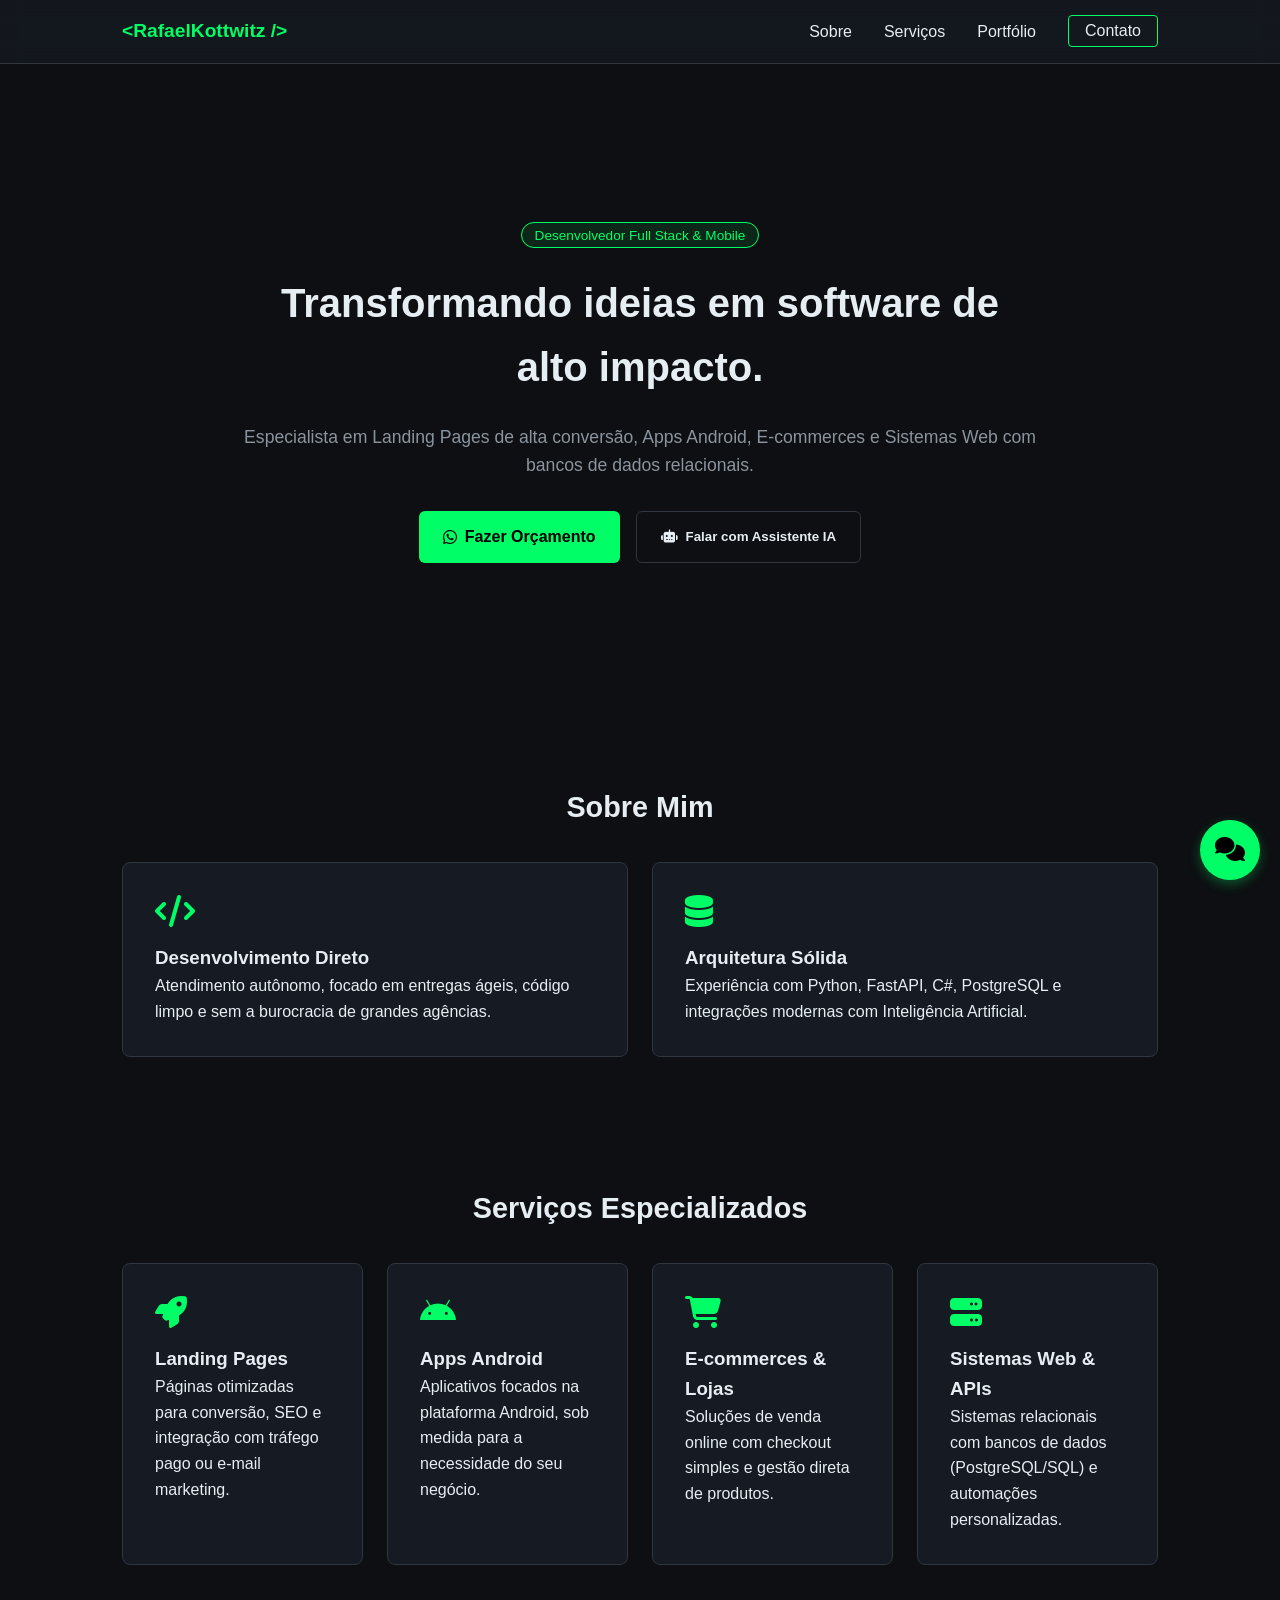
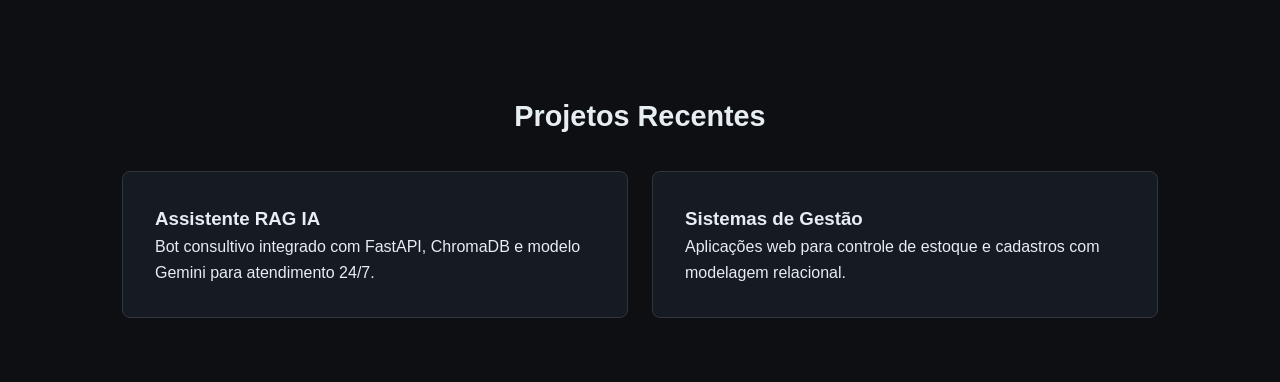
==== frontend-portfolio/index.html @ acb9d2f9 "Publicação inicial do portfólio e bot" ====
<!DOCTYPE html>
<html lang="pt-BR">
<head>
    <meta charset="UTF-8">
    <meta name="viewport" content="width=device-width, initial-scale=1.0">
    <title>Rafael Kottwitz | Desenvolvedor Software</title>
    <link rel="stylesheet" href="styles.css">
    <link rel="stylesheet" href="https://cdnjs.cloudflare.com/ajax/libs/font-awesome/6.4.0/css/all.min.css">
</head>
<body>
    <header class="header">
        <nav class="nav-container">
            <div class="logo">&lt;RafaelKottwitz /&gt;</div>
            <ul class="nav-links">
                <li><a href="#sobre">Sobre</a></li>
                <li><a href="#servicos">Serviços</a></li>
                <li><a href="#portfolio">Portfólio</a></li>
                <li><a href="#contato" class="btn-nav">Contato</a></li>
            </ul>
        </nav>
    </header>

    <main>
        <section class="hero">
            <div class="hero-content">
                <span class="badge">Desenvolvedor Full Stack & Mobile</span>
                <h1>Transformando ideias em software de alto impacto.</h1>
                <p>Especialista em Landing Pages de alta conversão, Apps Android, E-commerces e Sistemas Web com bancos de dados relacionais.</p>
                <div class="hero-btns">
                    <a href="https://wa.me/5547988258610" target="_blank" class="btn-primary">
                        <i class="fab fa-whatsapp"></i> Fazer Orçamento
                    </a>
                    <button class="btn-secondary" onclick="toggleChat()">
                        <i class="fas fa-robot"></i> Falar com Assistente IA
                    </button>
                </div>
            </div>
        </section>

        <section id="sobre" class="sobre">
            <h2>Sobre Mim</h2>
            <div class="sobre-grid">
                <div class="sobre-card">
                    <i class="fas fa-code"></i>
                    <h3>Desenvolvimento Direto</h3>
                    <p>Atendimento autônomo, focado em entregas ágeis, código limpo e sem a burocracia de grandes agências.</p>
                </div>
                <div class="sobre-card">
                    <i class="fas fa-database"></i>
                    <h3>Arquitetura Sólida</h3>
                    <p>Experiência com Python, FastAPI, C#, PostgreSQL e integrações modernas com Inteligência Artificial.</p>
                </div>
            </div>
        </section>

        <section id="servicos" class="servicos">
            <h2>Serviços Especializados</h2>
            <div class="cards-grid">
                <div class="card">
                    <i class="fas fa-rocket"></i>
                    <h3>Landing Pages</h3>
                    <p>Páginas otimizadas para conversão, SEO e integração com tráfego pago ou e-mail marketing.</p>
                </div>
                <div class="card">
                    <i class="fab fa-android"></i>
                    <h3>Apps Android</h3>
                    <p>Aplicativos focados na plataforma Android, sob medida para a necessidade do seu negócio.</p>
                </div>
                <div class="card">
                    <i class="fas fa-shopping-cart"></i>
                    <h3>E-commerces & Lojas</h3>
                    <p>Soluções de venda online com checkout simples e gestão direta de produtos.</p>
                </div>
                <div class="card">
                    <i class="fas fa-server"></i>
                    <h3>Sistemas Web & APIs</h3>
                    <p>Sistemas relacionais com bancos de dados (PostgreSQL/SQL) e automações personalizadas.</p>
                </div>
            </div>
        </section>

        <section id="portfolio" class="portfolio">
            <h2>Projetos Recentes</h2>
            <div class="portfolio-grid">
                <div class="portfolio-item">
                    <div class="portfolio-info">
                        <h3>Assistente RAG IA</h3>
                        <p>Bot consultivo integrado com FastAPI, ChromaDB e modelo Gemini para atendimento 24/7.</p>
                    </div>
                </div>
                <div class="portfolio-item">
                    <div class="portfolio-info">
                        <h3>Sistemas de Gestão</h3>
                        <p>Aplicações web para controle de estoque e cadastros com modelagem relacional.</p>
                    </div>
                </div>
            </div>
        </section>
    </main>

    <div class="chat-widget">
        <button class="chat-toggle-btn" onclick="toggleChat()">
            <i class="fas fa-comments"></i>
        </button>

        <div class="chat-box" id="chatBox">
            <div class="chat-header">
                <div class="chat-status">
                    <span class="status-dot"></span>
                    <div>
                        <strong>Assistente Virtual</strong>
                        <small>IA de Atendimento</small>
                    </div>
                </div>
                <button class="close-btn" onclick="toggleChat()">&times;</button>
            </div>

            <div class="chat-messages" id="chatMessages">
                <div class="message bot-message">
                    Olá! Sou o assistente virtual do Rafael. Como posso te ajudar com seu projeto hoje?
                </div>
            </div>

            <div class="chat-quick-tags">
                <button onclick="sendQuickMessage('Quanto custa uma landing page?')">📄 Preço Landing Page</button>
                <button onclick="sendQuickMessage('Você faz app para Android?')">📱 App Android</button>
            </div>

            <form class="chat-input-area" id="chatForm" onsubmit="handleSendMessage(event)">
                <input type="text" id="userInput" placeholder="Digite sua mensagem..." autocomplete="off">
                <button type="submit"><i class="fas fa-paper-plane"></i></button>
            </form>
        </div>
    </div>

    <script src="script.js"></script>
</body>
</html>
---- frontend-portfolio/styles.css ----
:root {
    --bg-color: #0d0f12;
    --card-bg: #161a22;
    --accent-color: #00ff66;
    --accent-hover: #00cc52;
    --text-color: #e6edf3;
    --text-secondary: #8b949e;
    --border-color: #30363d;
}

* {
    margin: 0;
    padding: 0;
    box-sizing: border-box;
    font-family: 'Segoe UI', Tahoma, Geneva, Verdana, sans-serif;
}

body {
    background-color: var(--bg-color);
    color: var(--text-color);
    line-height: 1.6;
}

.header {
    background: rgba(22, 26, 34, 0.8);
    backdrop-filter: blur(10px);
    position: fixed;
    top: 0;
    width: 100%;
    z-index: 100;
    border-bottom: 1px solid var(--border-color);
}

.nav-container {
    max-width: 1100px;
    margin: 0 auto;
    display: flex;
    justify-content: space-between;
    align-items: center;
    padding: 1rem 2rem;
}

.logo {
    font-weight: bold;
    font-size: 1.2rem;
    color: var(--accent-color);
}

.nav-links {
    display: flex;
    list-style: none;
    gap: 2rem;
    align-items: center;
}

.nav-links a {
    color: var(--text-color);
    text-decoration: none;
    transition: 0.3s;
}

.nav-links a:hover {
    color: var(--accent-color);
}

.btn-nav {
    border: 1px solid var(--accent-color);
    padding: 0.4rem 1rem;
    border-radius: 4px;
}

.hero {
    min-height: 80vh;
    display: flex;
    align-items: center;
    justify-content: center;
    padding: 8rem 2rem 4rem;
    text-align: center;
}

.hero-content {
    max-width: 800px;
}

.badge {
    background: rgba(0, 255, 102, 0.1);
    color: var(--accent-color);
    padding: 0.3rem 0.8rem;
    border-radius: 20px;
    font-size: 0.85rem;
    border: 1px solid var(--accent-color);
}

.hero h1 {
    font-size: 2.5rem;
    margin: 1.5rem 0;
}

.hero p {
    color: var(--text-secondary);
    font-size: 1.1rem;
    margin-bottom: 2rem;
}

.hero-btns {
    display: flex;
    gap: 1rem;
    justify-content: center;
}

.btn-primary, .btn-secondary {
    padding: 0.8rem 1.5rem;
    border-radius: 6px;
    font-weight: bold;
    cursor: pointer;
    text-decoration: none;
    display: inline-flex;
    align-items: center;
    gap: 0.5rem;
    transition: 0.3s;
}

.btn-primary {
    background: var(--accent-color);
    color: #000;
    border: none;
}

.btn-primary:hover {
    background: var(--accent-hover);
}

.btn-secondary {
    background: transparent;
    color: var(--text-color);
    border: 1px solid var(--border-color);
}

.btn-secondary:hover {
    border-color: var(--accent-color);
}

section {
    max-width: 1100px;
    margin: 0 auto;
    padding: 4rem 2rem;
}

section h2 {
    font-size: 1.8rem;
    margin-bottom: 2rem;
    text-align: center;
}

.cards-grid, .sobre-grid, .portfolio-grid {
    display: grid;
    grid-template-columns: repeat(auto-fit, minmax(240px, 1fr));
    gap: 1.5rem;
}

.card, .sobre-card, .portfolio-item {
    background: var(--card-bg);
    border: 1px solid var(--border-color);
    padding: 2rem;
    border-radius: 8px;
    transition: 0.3s;
}

.card:hover, .sobre-card:hover {
    border-color: var(--accent-color);
    transform: translateY(-5px);
}

.card i, .sobre-card i {
    font-size: 2rem;
    color: var(--accent-color);
    margin-bottom: 1rem;
}

/* Chat Widget */
.chat-widget {
    position: fixed;
    bottom: 20px;
    right: 20px;
    z-index: 1000;
}

.chat-toggle-btn {
    width: 60px;
    height: 60px;
    border-radius: 50%;
    background: var(--accent-color);
    border: none;
    color: #000;
    font-size: 1.5rem;
    cursor: pointer;
    box-shadow: 0 4px 12px rgba(0, 255, 102, 0.3);
    transition: 0.3s;
}

.chat-toggle-btn:hover {
    transform: scale(1.05);
}

.chat-box {
    display: none;
    position: absolute;
    bottom: 75px;
    right: 0;
    width: 360px;
    height: 480px;
    background: var(--card-bg);
    border: 1px solid var(--border-color);
    border-radius: 12px;
    flex-direction: column;
    box-shadow: 0 8px 24px rgba(0,0,0,0.5);
    overflow: hidden;
}

.chat-box.active {
    display: flex;
}

.chat-header {
    background: #1c2128;
    padding: 1rem;
    display: flex;
    justify-content: space-between;
    align-items: center;
    border-bottom: 1px solid var(--border-color);
}

.chat-status {
    display: flex;
    align-items: center;
    gap: 0.5rem;
}

.status-dot {
    width: 8px;
    height: 8px;
    background: var(--accent-color);
    border-radius: 50%;
}

.close-btn {
    background: none;
    border: none;
    color: var(--text-secondary);
    font-size: 1.5rem;
    cursor: pointer;
}

.chat-messages {
    flex: 1;
    padding: 1rem;
    overflow-y: auto;
    display: flex;
    flex-direction: column;
    gap: 0.8rem;
}

.message {
    max-width: 85%;
    padding: 0.7rem 1rem;
    border-radius: 8px;
    font-size: 0.9rem;
}

.user-message {
    background: var(--accent-color);
    color: #000;
    align-self: flex-end;
}

.bot-message {
    background: #21262d;
    color: var(--text-color);
    align-self: flex-start;
    border: 1px solid var(--border-color);
}

.chat-quick-tags {
    padding: 0.5rem;
    display: flex;
    gap: 0.5rem;
    overflow-x: auto;
    background: #13161a;
}

.chat-quick-tags button {
    background: #21262d;
    border: 1px solid var(--border-color);
    color: var(--text-color);
    padding: 0.3rem 0.6rem;
    border-radius: 4px;
    font-size: 0.75rem;
    white-space: nowrap;
    cursor: pointer;
}

.chat-input-area {
    display: flex;
    padding: 0.8rem;
    border-top: 1px solid var(--border-color);
    background: #1c2128;
}

.chat-input-area input {
    flex: 1;
    background: #0d0f12;
    border: 1px solid var(--border-color);
    color: var(--text-color);
    padding: 0.5rem 0.8rem;
    border-radius: 4px;
    outline: none;
}

.chat-input-area button {
    background: var(--accent-color);
    border: none;
    color: #000;
    padding: 0 1rem;
    margin-left: 0.5rem;
    border-radius: 4px;
    cursor: pointer;
}
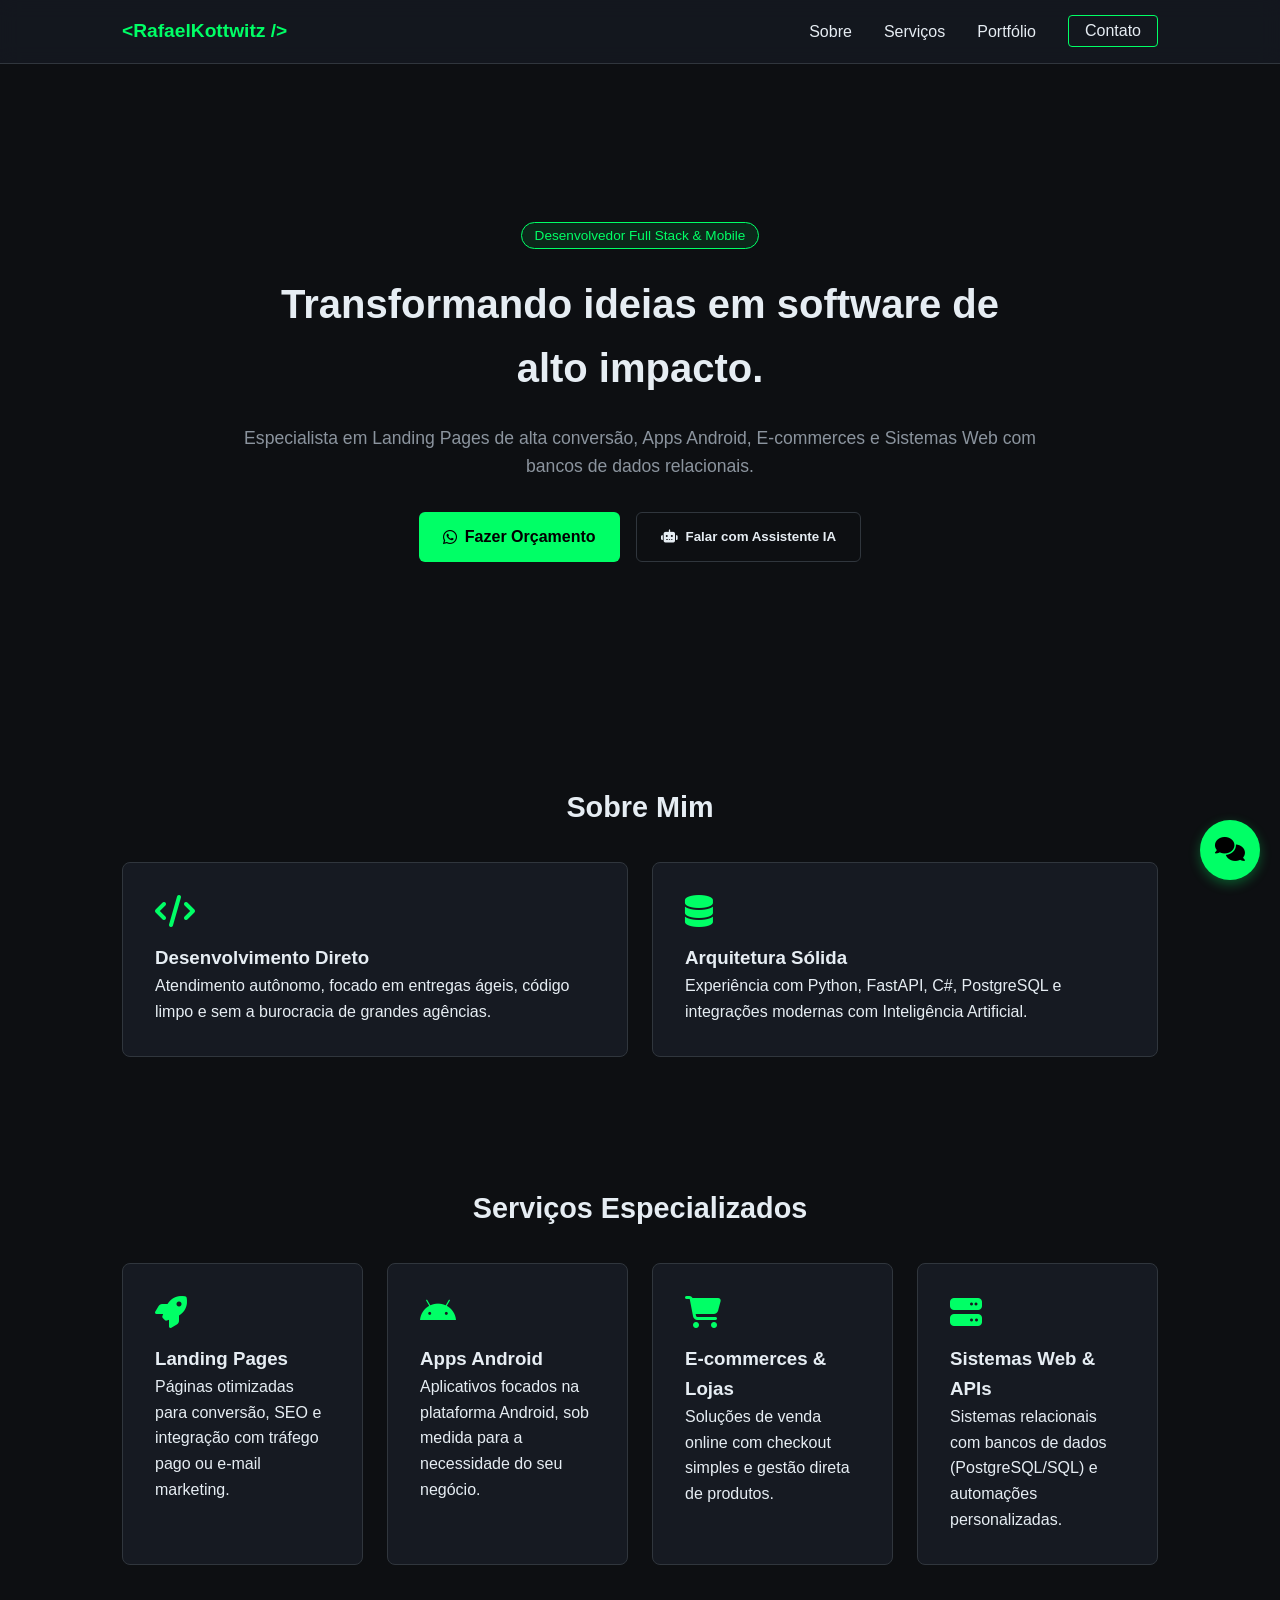
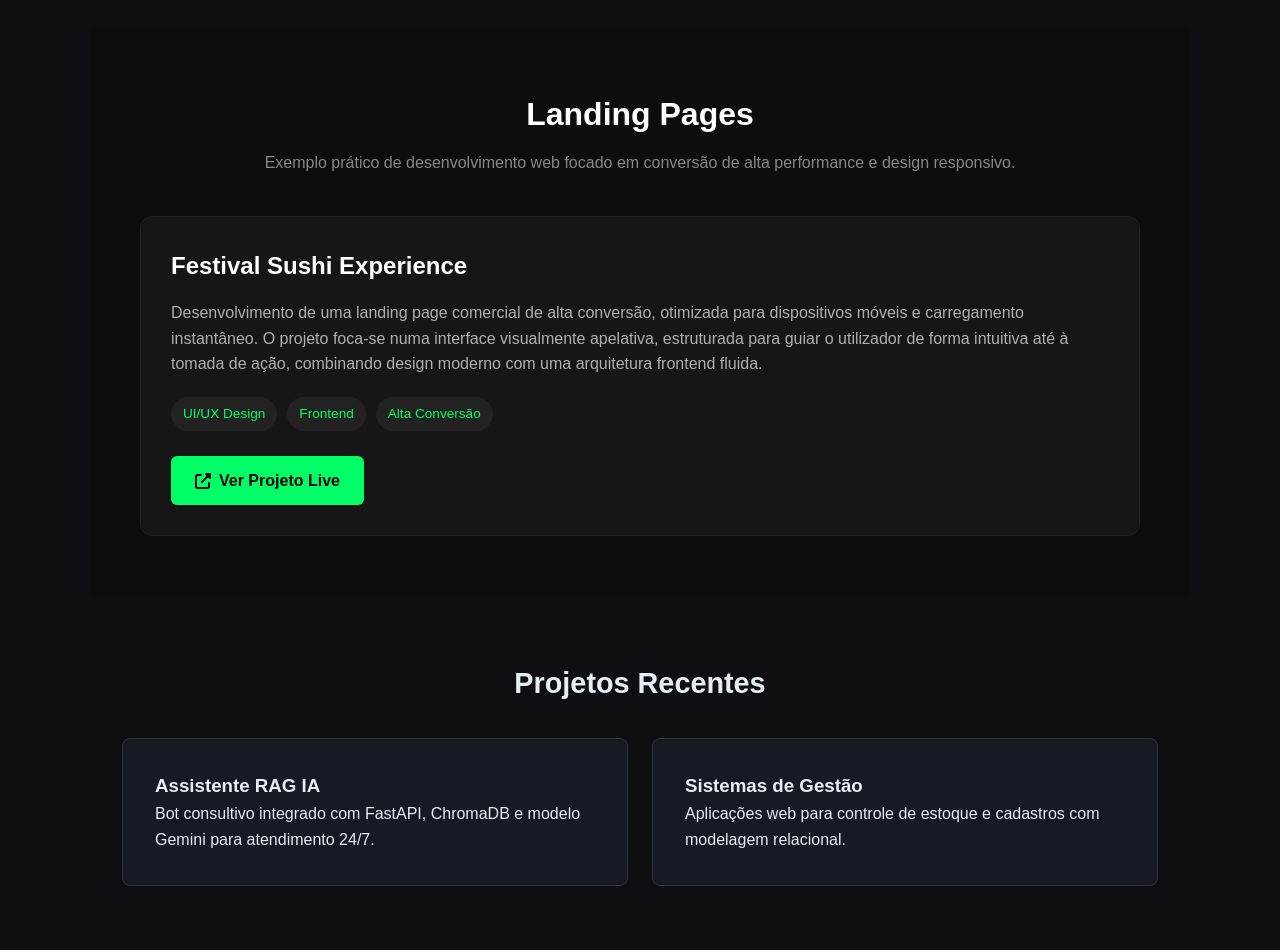
==== commit 2d320213: "Adiciona secao de projetos em destaque com landing page do Festival Sushi" ====
--- a/frontend-portfolio/index.html
+++ b/frontend-portfolio/index.html
@@ -1,5 +1,6 @@
 <!DOCTYPE html>
 <html lang="pt-BR">
+
 <head>
     <meta charset="UTF-8">
     <meta name="viewport" content="width=device-width, initial-scale=1.0">
@@ -7,6 +8,7 @@
     <link rel="stylesheet" href="styles.css">
     <link rel="stylesheet" href="https://cdnjs.cloudflare.com/ajax/libs/font-awesome/6.4.0/css/all.min.css">
 </head>
+
 <body>
     <header class="header">
         <nav class="nav-container">
@@ -25,7 +27,8 @@
             <div class="hero-content">
                 <span class="badge">Desenvolvedor Full Stack & Mobile</span>
                 <h1>Transformando ideias em software de alto impacto.</h1>
-                <p>Especialista em Landing Pages de alta conversão, Apps Android, E-commerces e Sistemas Web com bancos de dados relacionais.</p>
+                <p>Especialista em Landing Pages de alta conversão, Apps Android, E-commerces e Sistemas Web com bancos
+                    de dados relacionais.</p>
                 <div class="hero-btns">
                     <a href="https://wa.me/5547988258610" target="_blank" class="btn-primary">
                         <i class="fab fa-whatsapp"></i> Fazer Orçamento
@@ -43,12 +46,14 @@
                 <div class="sobre-card">
                     <i class="fas fa-code"></i>
                     <h3>Desenvolvimento Direto</h3>
-                    <p>Atendimento autônomo, focado em entregas ágeis, código limpo e sem a burocracia de grandes agências.</p>
+                    <p>Atendimento autônomo, focado em entregas ágeis, código limpo e sem a burocracia de grandes
+                        agências.</p>
                 </div>
                 <div class="sobre-card">
                     <i class="fas fa-database"></i>
                     <h3>Arquitetura Sólida</h3>
-                    <p>Experiência com Python, FastAPI, C#, PostgreSQL e integrações modernas com Inteligência Artificial.</p>
+                    <p>Experiência com Python, FastAPI, C#, PostgreSQL e integrações modernas com Inteligência
+                        Artificial.</p>
                 </div>
             </div>
         </section>
@@ -75,6 +80,37 @@
                     <i class="fas fa-server"></i>
                     <h3>Sistemas Web & APIs</h3>
                     <p>Sistemas relacionais com bancos de dados (PostgreSQL/SQL) e automações personalizadas.</p>
+                </div>
+            </div>
+        </section>
+
+        <section id="projetos-destaque" class="portfolio-section">
+            <div class="container">
+                <h2 class="section-title">Landing Pages</h2>
+                <p class="section-subtitle">Exemplo prático de desenvolvimento web focado em conversão de alta
+                    performance e design responsivo.</p>
+
+                <div class="project-card">
+                    <div class="project-info">
+                        <h3>Festival Sushi Experience</h3>
+                        <p>
+                            Desenvolvimento de uma landing page comercial de alta conversão, otimizada para dispositivos
+                            móveis e carregamento instantâneo.
+                            O projeto foca-se numa interface visualmente apelativa, estruturada para guiar o utilizador
+                            de forma intuitiva até à tomada de ação, combinando design moderno com uma arquitetura
+                            frontend fluida.
+                        </p>
+                        <div class="project-tags">
+                            <span>UI/UX Design</span>
+                            <span>Frontend</span>
+                            <span>Alta Conversão</span>
+                        </div>
+                        <div class="project-actions">
+                            <a href="https://festivalsushi.netlify.app/" target="_blank" class="btn-primary">
+                                <i class="fas fa-external-link-alt"></i> Ver Projeto Live
+                            </a>
+                        </div>
+                    </div>
                 </div>
             </div>
         </section>
@@ -135,4 +171,5 @@
 
     <script src="script.js"></script>
 </body>
+
 </html>
--- a/frontend-portfolio/styles.css
+++ b/frontend-portfolio/styles.css
@@ -324,4 +324,89 @@
     margin-left: 0.5rem;
     border-radius: 4px;
     cursor: pointer;
+}/* Estilos para a Secção de Projetos em Destaque */
+.portfolio-section {
+    padding: 60px 20px;
+    background-color: #0d0d0d; /* Fundo escuro minimalista */
+    color: #e0e0e0;
+}
+
+.container {
+    max-width: 1000px;
+    margin: 0 auto;
+}
+
+.section-title {
+    font-size: 2rem;
+    font-weight: 700;
+    margin-bottom: 10px;
+    color: #ffffff;
+    text-align: center;
+}
+
+.section-subtitle {
+    text-align: center;
+    color: #888;
+    margin-bottom: 40px;
+    font-size: 1rem;
+}
+
+.project-card {
+    background: #161616;
+    border: 1px solid #222;
+    border-radius: 12px;
+    padding: 30px;
+    transition: transform 0.3s ease, border-color 0.3s ease;
+}
+
+.project-card:hover {
+    transform: translateY(-4px);
+    border-color: #00ff66; /* Detalhe em tom neon/verde coerente com o teu estilo */
+}
+
+.project-info h3 {
+    font-size: 1.5rem;
+    margin-bottom: 15px;
+    color: #ffffff;
+}
+
+.project-info p {
+    font-size: 1rem;
+    line-height: 1.6;
+    color: #b0b0b0;
+    margin-bottom: 20px;
+}
+
+.project-tags {
+    display: flex;
+    gap: 10px;
+    margin-bottom: 25px;
+    flex-wrap: wrap;
+}
+
+.project-tags span {
+    background: #222;
+    color: #00ff66;
+    padding: 6px 12px;
+    border-radius: 20px;
+    font-size: 0.85rem;
+    font-weight: 500;
+}
+
+.btn-primary {
+    display: inline-flex;
+    align-items: center;
+    gap: 8px;
+    background-color: #00ff66;
+    color: #000;
+    padding: 12px 24px;
+    border-radius: 6px;
+    font-weight: 600;
+    text-decoration: none;
+    transition: background-color 0.2s ease, opacity 0.2s ease;
+}
+
+.btn-primary:hover {
+    opacity: 0.9;
+    background-color: #00cc52;
 }
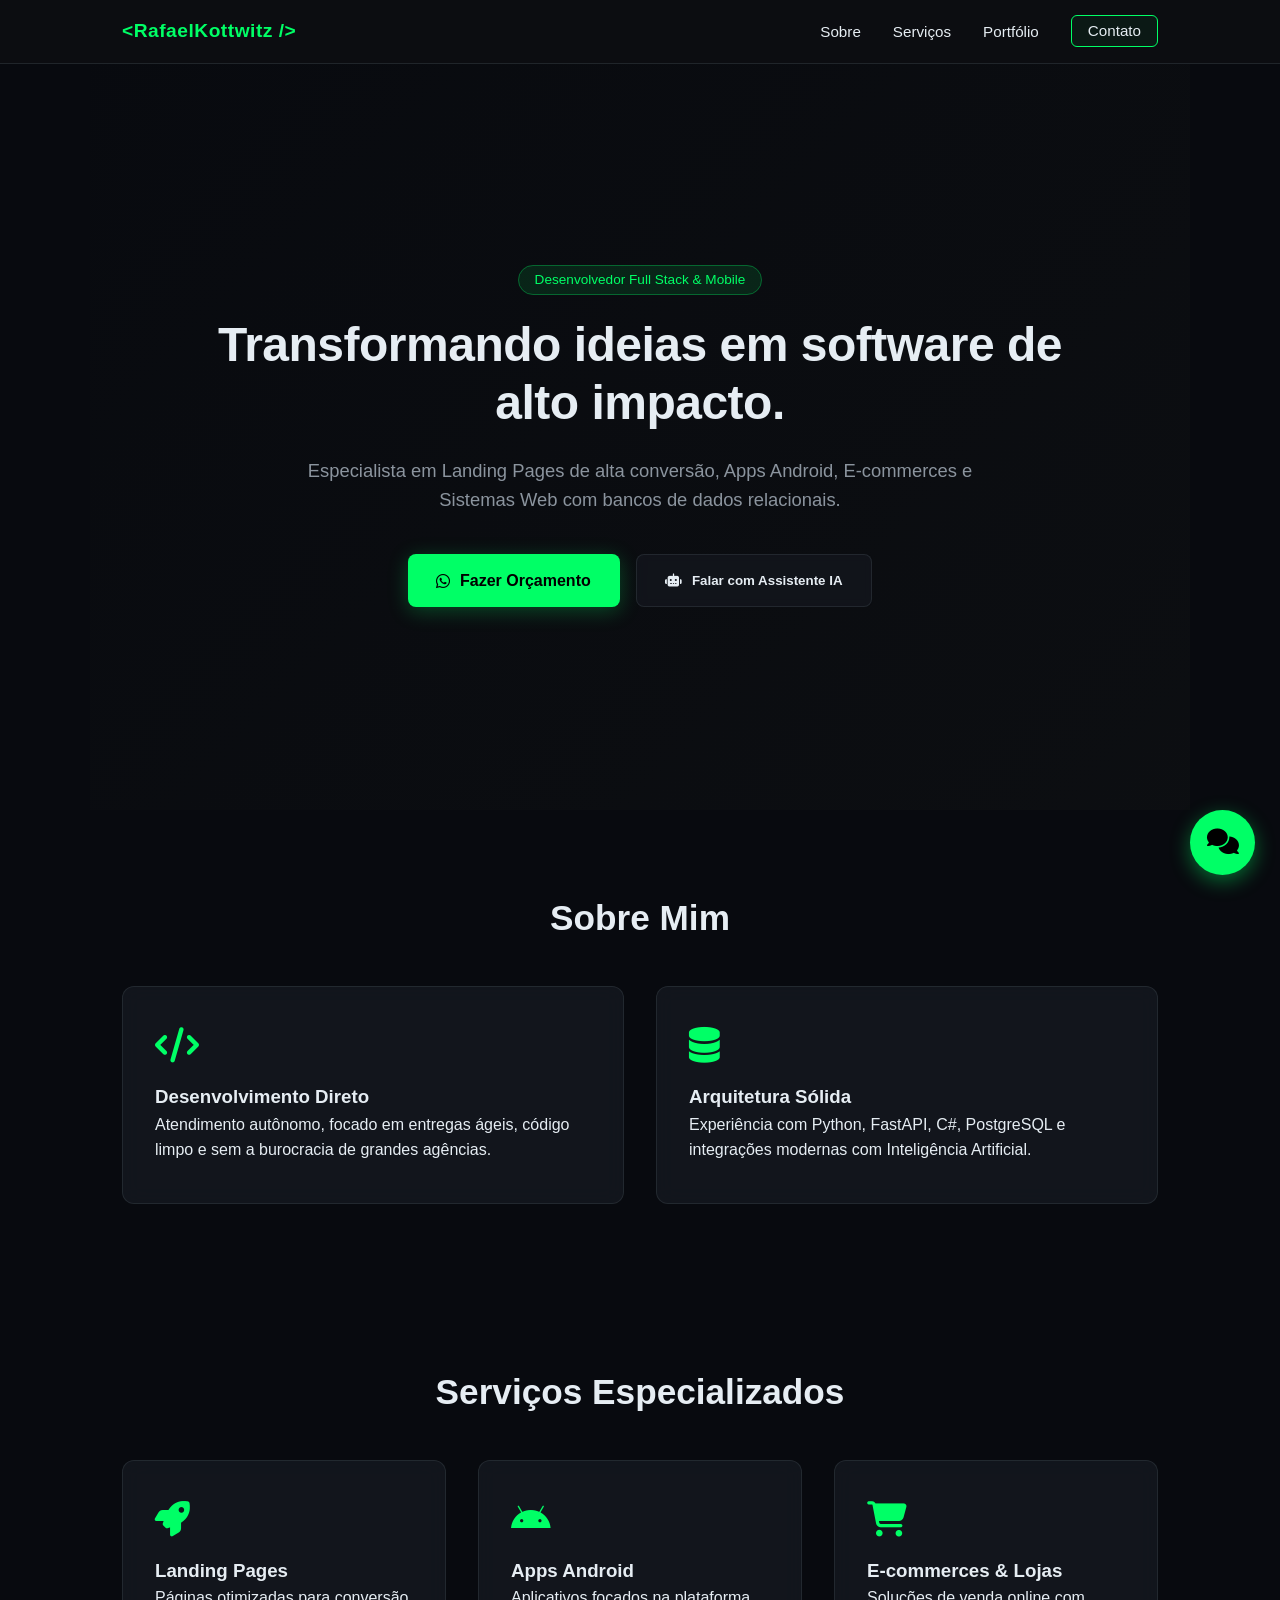
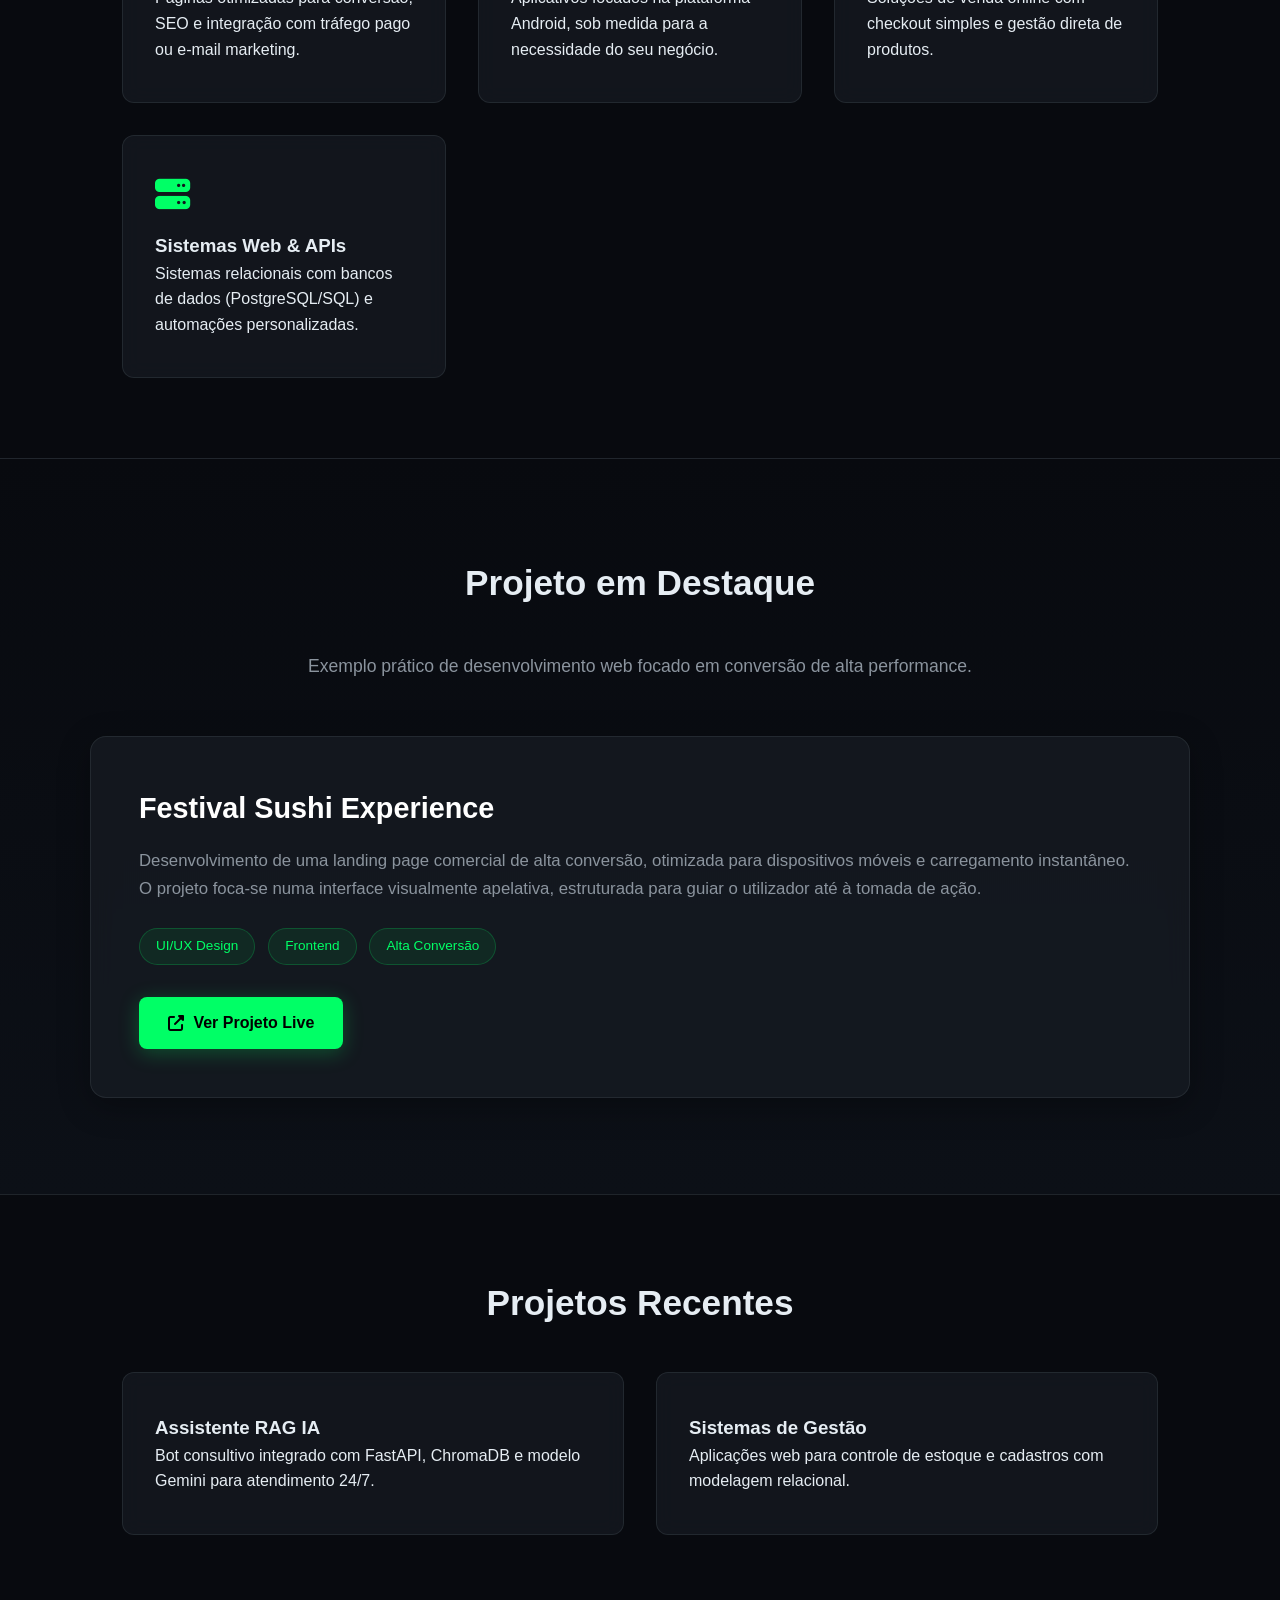
==== commit 9c4a4042: "Atualiza design do portfólio para dark minimalista" ====
--- a/frontend-portfolio/index.html
+++ b/frontend-portfolio/index.html
@@ -23,12 +23,13 @@
     </header>
 
     <main>
+        <!-- Hero Section com Background Imersivo -->
         <section class="hero">
+            <div class="hero-overlay"></div>
             <div class="hero-content">
                 <span class="badge">Desenvolvedor Full Stack & Mobile</span>
                 <h1>Transformando ideias em software de alto impacto.</h1>
-                <p>Especialista em Landing Pages de alta conversão, Apps Android, E-commerces e Sistemas Web com bancos
-                    de dados relacionais.</p>
+                <p>Especialista em Landing Pages de alta conversão, Apps Android, E-commerces e Sistemas Web com bancos de dados relacionais.</p>
                 <div class="hero-btns">
                     <a href="https://wa.me/5547988258610" target="_blank" class="btn-primary">
                         <i class="fab fa-whatsapp"></i> Fazer Orçamento
@@ -40,24 +41,24 @@
             </div>
         </section>
 
+        <!-- Sobre Mim -->
         <section id="sobre" class="sobre">
             <h2>Sobre Mim</h2>
             <div class="sobre-grid">
                 <div class="sobre-card">
                     <i class="fas fa-code"></i>
                     <h3>Desenvolvimento Direto</h3>
-                    <p>Atendimento autônomo, focado em entregas ágeis, código limpo e sem a burocracia de grandes
-                        agências.</p>
+                    <p>Atendimento autônomo, focado em entregas ágeis, código limpo e sem a burocracia de grandes agências.</p>
                 </div>
                 <div class="sobre-card">
                     <i class="fas fa-database"></i>
                     <h3>Arquitetura Sólida</h3>
-                    <p>Experiência com Python, FastAPI, C#, PostgreSQL e integrações modernas com Inteligência
-                        Artificial.</p>
+                    <p>Experiência com Python, FastAPI, C#, PostgreSQL e integrações modernas com Inteligência Artificial.</p>
                 </div>
             </div>
         </section>
 
+        <!-- Serviços Especializados -->
         <section id="servicos" class="servicos">
             <h2>Serviços Especializados</h2>
             <div class="cards-grid">
@@ -84,21 +85,18 @@
             </div>
         </section>
 
+        <!-- Projetos em Destaque -->
         <section id="projetos-destaque" class="portfolio-section">
             <div class="container">
-                <h2 class="section-title">Landing Pages</h2>
-                <p class="section-subtitle">Exemplo prático de desenvolvimento web focado em conversão de alta
-                    performance e design responsivo.</p>
+                <h2 class="section-title">Projeto em Destaque</h2>
+                <p class="section-subtitle">Exemplo prático de desenvolvimento web focado em conversão de alta performance.</p>
 
                 <div class="project-card">
                     <div class="project-info">
                         <h3>Festival Sushi Experience</h3>
                         <p>
-                            Desenvolvimento de uma landing page comercial de alta conversão, otimizada para dispositivos
-                            móveis e carregamento instantâneo.
-                            O projeto foca-se numa interface visualmente apelativa, estruturada para guiar o utilizador
-                            de forma intuitiva até à tomada de ação, combinando design moderno com uma arquitetura
-                            frontend fluida.
+                            Desenvolvimento de uma landing page comercial de alta conversão, otimizada para dispositivos móveis e carregamento instantâneo.
+                            O projeto foca-se numa interface visualmente apelativa, estruturada para guiar o utilizador até à tomada de ação.
                         </p>
                         <div class="project-tags">
                             <span>UI/UX Design</span>
@@ -115,6 +113,7 @@
             </div>
         </section>
 
+        <!-- Outros Projetos -->
         <section id="portfolio" class="portfolio">
             <h2>Projetos Recentes</h2>
             <div class="portfolio-grid">
@@ -134,6 +133,7 @@
         </section>
     </main>
 
+    <!-- Chat Widget -->
     <div class="chat-widget">
         <button class="chat-toggle-btn" onclick="toggleChat()">
             <i class="fas fa-comments"></i>
--- a/frontend-portfolio/styles.css
+++ b/frontend-portfolio/styles.css
@@ -1,11 +1,11 @@
 :root {
-    --bg-color: #0d0f12;
-    --card-bg: #161a22;
+    --bg-color: #080a0f;
+    --card-bg: rgba(22, 26, 34, 0.75); /* Efeito translúcido para glassmorphism */
     --accent-color: #00ff66;
     --accent-hover: #00cc52;
     --text-color: #e6edf3;
     --text-secondary: #8b949e;
-    --border-color: #30363d;
+    --border-color: rgba(48, 54, 61, 0.6);
 }
 
 * {
@@ -19,11 +19,13 @@
     background-color: var(--bg-color);
     color: var(--text-color);
     line-height: 1.6;
-}
-
+    overflow-x: hidden;
+}
+
+/* Header fixo com efeito vidro */
 .header {
-    background: rgba(22, 26, 34, 0.8);
-    backdrop-filter: blur(10px);
+    background: rgba(13, 15, 18, 0.85);
+    backdrop-filter: blur(12px);
     position: fixed;
     top: 0;
     width: 100%;
@@ -44,6 +46,7 @@
     font-weight: bold;
     font-size: 1.2rem;
     color: var(--accent-color);
+    letter-spacing: 0.5px;
 }
 
 .nav-links {
@@ -57,6 +60,7 @@
     color: var(--text-color);
     text-decoration: none;
     transition: 0.3s;
+    font-size: 0.95rem;
 }
 
 .nav-links a:hover {
@@ -66,154 +70,258 @@
 .btn-nav {
     border: 1px solid var(--accent-color);
     padding: 0.4rem 1rem;
-    border-radius: 4px;
-}
-
+    border-radius: 6px;
+    background: rgba(0, 255, 102, 0.05);
+}
+
+/* Hero Section com Imagem de Fundo Profissional e Overlay Escuro */
 .hero {
-    min-height: 80vh;
+    position: relative;
+    min-height: 90vh;
     display: flex;
     align-items: center;
     justify-content: center;
     padding: 8rem 2rem 4rem;
     text-align: center;
+    /* Imagem de fundo abstrata/tecnológica de alta qualidade otimizada */
+    background: url('https://images.unsplash.com/photo-1550751827-4bd374c3f58b?auto=format&fit=crop&q=80&w=1920') no-repeat center center/cover;
+}
+
+.hero-overlay {
+    position: absolute;
+    top: 0;
+    left: 0;
+    width: 100%;
+    height: 100%;
+    /* Gradiente escuro para garantir legibilidade perfeita sem poluir */
+    background: linear-gradient(135deg, rgba(8, 10, 15, 0.95) 0%, rgba(13, 15, 18, 0.85) 100%);
+    z-index: 1;
 }
 
 .hero-content {
-    max-width: 800px;
+    position: relative;
+    z-index: 2;
+    max-width: 850px;
 }
 
 .badge {
     background: rgba(0, 255, 102, 0.1);
     color: var(--accent-color);
-    padding: 0.3rem 0.8rem;
+    padding: 0.4rem 1rem;
     border-radius: 20px;
     font-size: 0.85rem;
-    border: 1px solid var(--accent-color);
+    border: 1px solid rgba(0, 255, 102, 0.3);
+    font-weight: 500;
 }
 
 .hero h1 {
-    font-size: 2.5rem;
+    font-size: 3rem;
     margin: 1.5rem 0;
+    font-weight: 800;
+    letter-spacing: -0.5px;
+    line-height: 1.2;
 }
 
 .hero p {
     color: var(--text-secondary);
-    font-size: 1.1rem;
-    margin-bottom: 2rem;
+    font-size: 1.15rem;
+    margin-bottom: 2.5rem;
+    max-width: 700px;
+    margin-left: auto;
+    margin-right: auto;
 }
 
 .hero-btns {
     display: flex;
     gap: 1rem;
     justify-content: center;
+    flex-wrap: wrap;
 }
 
 .btn-primary, .btn-secondary {
-    padding: 0.8rem 1.5rem;
-    border-radius: 6px;
-    font-weight: bold;
+    padding: 0.85rem 1.8rem;
+    border-radius: 8px;
+    font-weight: 600;
     cursor: pointer;
     text-decoration: none;
     display: inline-flex;
     align-items: center;
-    gap: 0.5rem;
-    transition: 0.3s;
+    gap: 0.6rem;
+    transition: all 0.3s ease;
 }
 
 .btn-primary {
     background: var(--accent-color);
     color: #000;
     border: none;
+    box-shadow: 0 4px 20px rgba(0, 255, 102, 0.25);
 }
 
 .btn-primary:hover {
     background: var(--accent-hover);
+    transform: translateY(-2px);
+    box-shadow: 0 6px 25px rgba(0, 255, 102, 0.4);
 }
 
 .btn-secondary {
-    background: transparent;
+    background: rgba(22, 26, 34, 0.6);
+    backdrop-filter: blur(5px);
     color: var(--text-color);
     border: 1px solid var(--border-color);
 }
 
 .btn-secondary:hover {
     border-color: var(--accent-color);
+    background: rgba(22, 26, 34, 0.9);
+    transform: translateY(-2px);
 }
 
 section {
     max-width: 1100px;
     margin: 0 auto;
-    padding: 4rem 2rem;
+    padding: 5rem 2rem;
 }
 
 section h2 {
-    font-size: 1.8rem;
-    margin-bottom: 2rem;
+    font-size: 2.2rem;
+    margin-bottom: 2.5rem;
     text-align: center;
-}
-
+    font-weight: 700;
+}
+
+/* Grids com Glassmorphism */
 .cards-grid, .sobre-grid, .portfolio-grid {
     display: grid;
-    grid-template-columns: repeat(auto-fit, minmax(240px, 1fr));
-    gap: 1.5rem;
+    grid-template-columns: repeat(auto-fit, minmax(250px, 1fr));
+    gap: 2rem;
 }
 
 .card, .sobre-card, .portfolio-item {
     background: var(--card-bg);
-    border: 1px solid var(--border-color);
-    padding: 2rem;
-    border-radius: 8px;
-    transition: 0.3s;
-}
-
-.card:hover, .sobre-card:hover {
+    backdrop-filter: blur(10px);
+    border: 1px solid var(--border-color);
+    padding: 2.5rem 2rem;
+    border-radius: 12px;
+    transition: all 0.3s ease;
+}
+
+.card:hover, .sobre-card:hover, .portfolio-item:hover {
     border-color: var(--accent-color);
+    transform: translateY(-6px);
+    box-shadow: 0 10px 30px rgba(0,0,0,0.5);
+}
+
+.card i, .sobre-card i {
+    font-size: 2.2rem;
+    color: var(--accent-color);
+    margin-bottom: 1.2rem;
+}
+
+/* Secção de Projetos em Destaque Renovada */
+.portfolio-section {
+    background: linear-gradient(180deg, var(--bg-color) 0%, #0c1017 100%);
+    border-top: 1px solid var(--border-color);
+    border-bottom: 1px solid var(--border-color);
+    max-width: 100%;
+    padding: 6rem 2rem;
+}
+
+.portfolio-section .container {
+    max-width: 1100px;
+    margin: 0 auto;
+}
+
+.section-subtitle {
+    text-align: center;
+    color: var(--text-secondary);
+    margin-bottom: 3.5rem;
+    font-size: 1.1rem;
+}
+
+.project-card {
+    background: rgba(22, 26, 34, 0.85);
+    backdrop-filter: blur(12px);
+    border: 1px solid var(--border-color);
+    border-radius: 16px;
+    padding: 3rem;
+    transition: all 0.3s ease;
+    box-shadow: 0 8px 32px rgba(0, 0, 0, 0.3);
+}
+
+.project-card:hover {
     transform: translateY(-5px);
-}
-
-.card i, .sobre-card i {
-    font-size: 2rem;
-    color: var(--accent-color);
+    border-color: var(--accent-color);
+    box-shadow: 0 12px 40px rgba(0, 255, 102, 0.15);
+}
+
+.project-info h3 {
+    font-size: 1.8rem;
     margin-bottom: 1rem;
-}
-
-/* Chat Widget */
+    color: #ffffff;
+}
+
+.project-info p {
+    font-size: 1.05rem;
+    line-height: 1.7;
+    color: var(--text-secondary);
+    margin-bottom: 1.5rem;
+}
+
+.project-tags {
+    display: flex;
+    gap: 0.8rem;
+    margin-bottom: 2rem;
+    flex-wrap: wrap;
+}
+
+.project-tags span {
+    background: rgba(0, 255, 102, 0.08);
+    color: var(--accent-color);
+    padding: 0.4rem 1rem;
+    border-radius: 20px;
+    font-size: 0.85rem;
+    font-weight: 500;
+    border: 1px solid rgba(0, 255, 102, 0.2);
+}
+
+/* Chat Widget Modernizado */
 .chat-widget {
     position: fixed;
-    bottom: 20px;
-    right: 20px;
+    bottom: 25px;
+    right: 25px;
     z-index: 1000;
 }
 
 .chat-toggle-btn {
-    width: 60px;
-    height: 60px;
+    width: 65px;
+    height: 65px;
     border-radius: 50%;
     background: var(--accent-color);
     border: none;
     color: #000;
-    font-size: 1.5rem;
+    font-size: 1.6rem;
     cursor: pointer;
-    box-shadow: 0 4px 12px rgba(0, 255, 102, 0.3);
-    transition: 0.3s;
+    box-shadow: 0 6px 20px rgba(0, 255, 102, 0.4);
+    transition: all 0.3s ease;
 }
 
 .chat-toggle-btn:hover {
-    transform: scale(1.05);
+    transform: scale(1.08);
+    box-shadow: 0 8px 25px rgba(0, 255, 102, 0.6);
 }
 
 .chat-box {
     display: none;
     position: absolute;
-    bottom: 75px;
+    bottom: 80px;
     right: 0;
-    width: 360px;
-    height: 480px;
-    background: var(--card-bg);
-    border: 1px solid var(--border-color);
-    border-radius: 12px;
+    width: 380px;
+    height: 500px;
+    background: #12161f;
+    border: 1px solid var(--border-color);
+    border-radius: 16px;
     flex-direction: column;
-    box-shadow: 0 8px 24px rgba(0,0,0,0.5);
+    box-shadow: 0 12px 35px rgba(0,0,0,0.6);
     overflow: hidden;
 }
 
@@ -222,8 +330,8 @@
 }
 
 .chat-header {
-    background: #1c2128;
-    padding: 1rem;
+    background: #1a202c;
+    padding: 1.1rem;
     display: flex;
     justify-content: space-between;
     align-items: center;
@@ -233,37 +341,43 @@
 .chat-status {
     display: flex;
     align-items: center;
-    gap: 0.5rem;
+    gap: 0.7rem;
 }
 
 .status-dot {
-    width: 8px;
-    height: 8px;
+    width: 9px;
+    height: 9px;
     background: var(--accent-color);
     border-radius: 50%;
+    box-shadow: 0 0 8px var(--accent-color);
 }
 
 .close-btn {
     background: none;
     border: none;
     color: var(--text-secondary);
-    font-size: 1.5rem;
+    font-size: 1.6rem;
     cursor: pointer;
+    transition: 0.2s;
+}
+
+.close-btn:hover {
+    color: var(--text-color);
 }
 
 .chat-messages {
     flex: 1;
-    padding: 1rem;
+    padding: 1.2rem;
     overflow-y: auto;
     display: flex;
     flex-direction: column;
-    gap: 0.8rem;
+    gap: 0.9rem;
 }
 
 .message {
     max-width: 85%;
-    padding: 0.7rem 1rem;
-    border-radius: 8px;
+    padding: 0.8rem 1rem;
+    border-radius: 10px;
     font-size: 0.9rem;
 }
 
@@ -271,142 +385,84 @@
     background: var(--accent-color);
     color: #000;
     align-self: flex-end;
+    font-weight: 500;
 }
 
 .bot-message {
-    background: #21262d;
+    background: #1b212c;
     color: var(--text-color);
     align-self: flex-start;
     border: 1px solid var(--border-color);
 }
 
 .chat-quick-tags {
-    padding: 0.5rem;
+    padding: 0.6rem;
     display: flex;
     gap: 0.5rem;
     overflow-x: auto;
-    background: #13161a;
+    background: #0d1017;
+    border-top: 1px solid var(--border-color);
+}
+
+.chat-quick-tags::-webkit-scrollbar {
+    height: 3px;
+}
+.chat-quick-tags::-webkit-scrollbar-thumb {
+    background: var(--border-color);
+    border-radius: 3px;
 }
 
 .chat-quick-tags button {
-    background: #21262d;
-    border: 1px solid var(--border-color);
-    color: var(--text-color);
-    padding: 0.3rem 0.6rem;
-    border-radius: 4px;
-    font-size: 0.75rem;
+    background: #1b212c;
+    border: 1px solid var(--border-color);
+    color: var(--text-color);
+    padding: 0.4rem 0.8rem;
+    border-radius: 6px;
+    font-size: 0.78rem;
     white-space: nowrap;
     cursor: pointer;
+    transition: 0.2s;
+}
+
+.chat-quick-tags button:hover {
+    border-color: var(--accent-color);
+    color: var(--accent-color);
 }
 
 .chat-input-area {
     display: flex;
-    padding: 0.8rem;
+    padding: 0.9rem;
     border-top: 1px solid var(--border-color);
-    background: #1c2128;
+    background: #1a202c;
 }
 
 .chat-input-area input {
     flex: 1;
-    background: #0d0f12;
-    border: 1px solid var(--border-color);
-    color: var(--text-color);
-    padding: 0.5rem 0.8rem;
-    border-radius: 4px;
+    background: #0a0d14;
+    border: 1px solid var(--border-color);
+    color: var(--text-color);
+    padding: 0.6rem 0.9rem;
+    border-radius: 6px;
     outline: none;
+    font-size: 0.9rem;
+}
+
+.chat-input-area input:focus {
+    border-color: var(--accent-color);
 }
 
 .chat-input-area button {
     background: var(--accent-color);
     border: none;
     color: #000;
-    padding: 0 1rem;
-    margin-left: 0.5rem;
-    border-radius: 4px;
+    padding: 0 1.1rem;
+    margin-left: 0.6rem;
+    border-radius: 6px;
     cursor: pointer;
-}/* Estilos para a Secção de Projetos em Destaque */
-.portfolio-section {
-    padding: 60px 20px;
-    background-color: #0d0d0d; /* Fundo escuro minimalista */
-    color: #e0e0e0;
-}
-
-.container {
-    max-width: 1000px;
-    margin: 0 auto;
-}
-
-.section-title {
-    font-size: 2rem;
-    font-weight: 700;
-    margin-bottom: 10px;
-    color: #ffffff;
-    text-align: center;
-}
-
-.section-subtitle {
-    text-align: center;
-    color: #888;
-    margin-bottom: 40px;
     font-size: 1rem;
-}
-
-.project-card {
-    background: #161616;
-    border: 1px solid #222;
-    border-radius: 12px;
-    padding: 30px;
-    transition: transform 0.3s ease, border-color 0.3s ease;
-}
-
-.project-card:hover {
-    transform: translateY(-4px);
-    border-color: #00ff66; /* Detalhe em tom neon/verde coerente com o teu estilo */
-}
-
-.project-info h3 {
-    font-size: 1.5rem;
-    margin-bottom: 15px;
-    color: #ffffff;
-}
-
-.project-info p {
-    font-size: 1rem;
-    line-height: 1.6;
-    color: #b0b0b0;
-    margin-bottom: 20px;
-}
-
-.project-tags {
-    display: flex;
-    gap: 10px;
-    margin-bottom: 25px;
-    flex-wrap: wrap;
-}
-
-.project-tags span {
-    background: #222;
-    color: #00ff66;
-    padding: 6px 12px;
-    border-radius: 20px;
-    font-size: 0.85rem;
-    font-weight: 500;
-}
-
-.btn-primary {
-    display: inline-flex;
-    align-items: center;
-    gap: 8px;
-    background-color: #00ff66;
-    color: #000;
-    padding: 12px 24px;
-    border-radius: 6px;
-    font-weight: 600;
-    text-decoration: none;
-    transition: background-color 0.2s ease, opacity 0.2s ease;
-}
-
-.btn-primary:hover {
-    opacity: 0.9;
-    background-color: #00cc52;
+    transition: 0.2s;
+}
+
+.chat-input-area button:hover {
+    background: var(--accent-hover);
 }
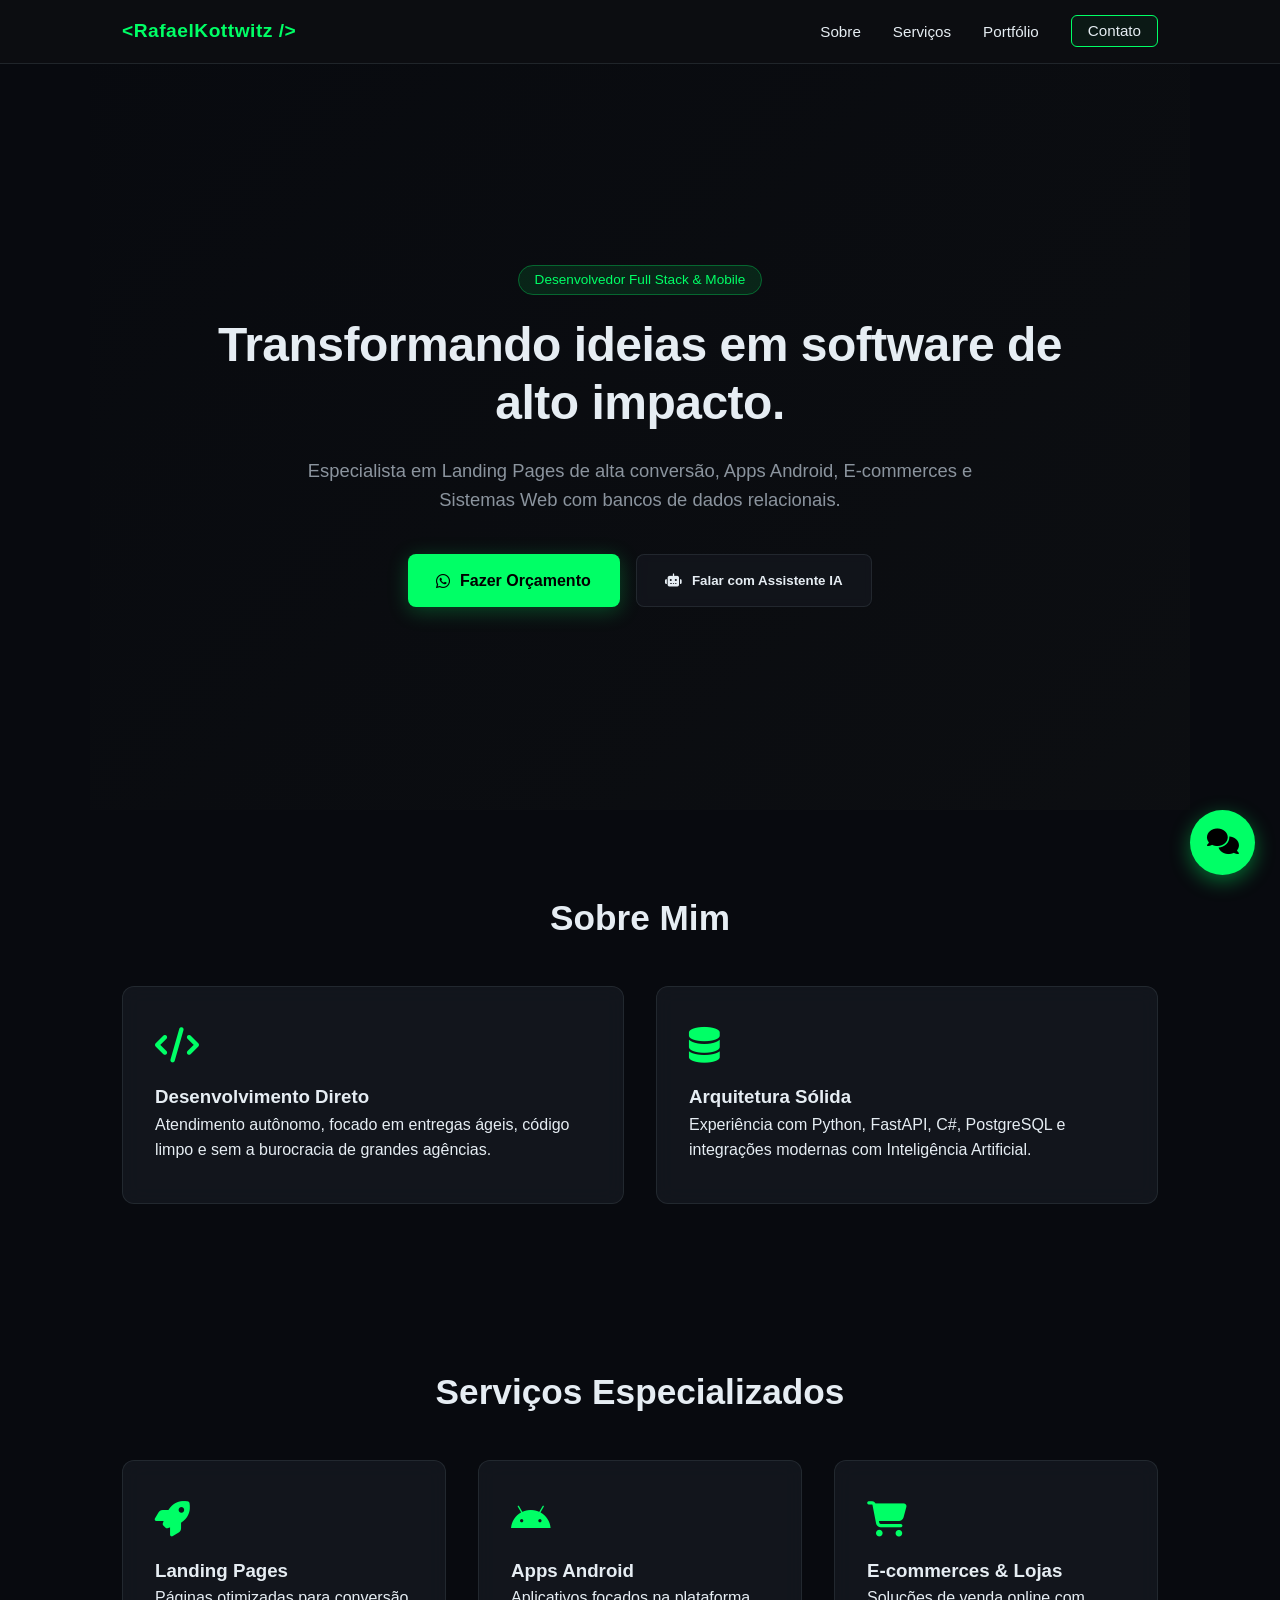
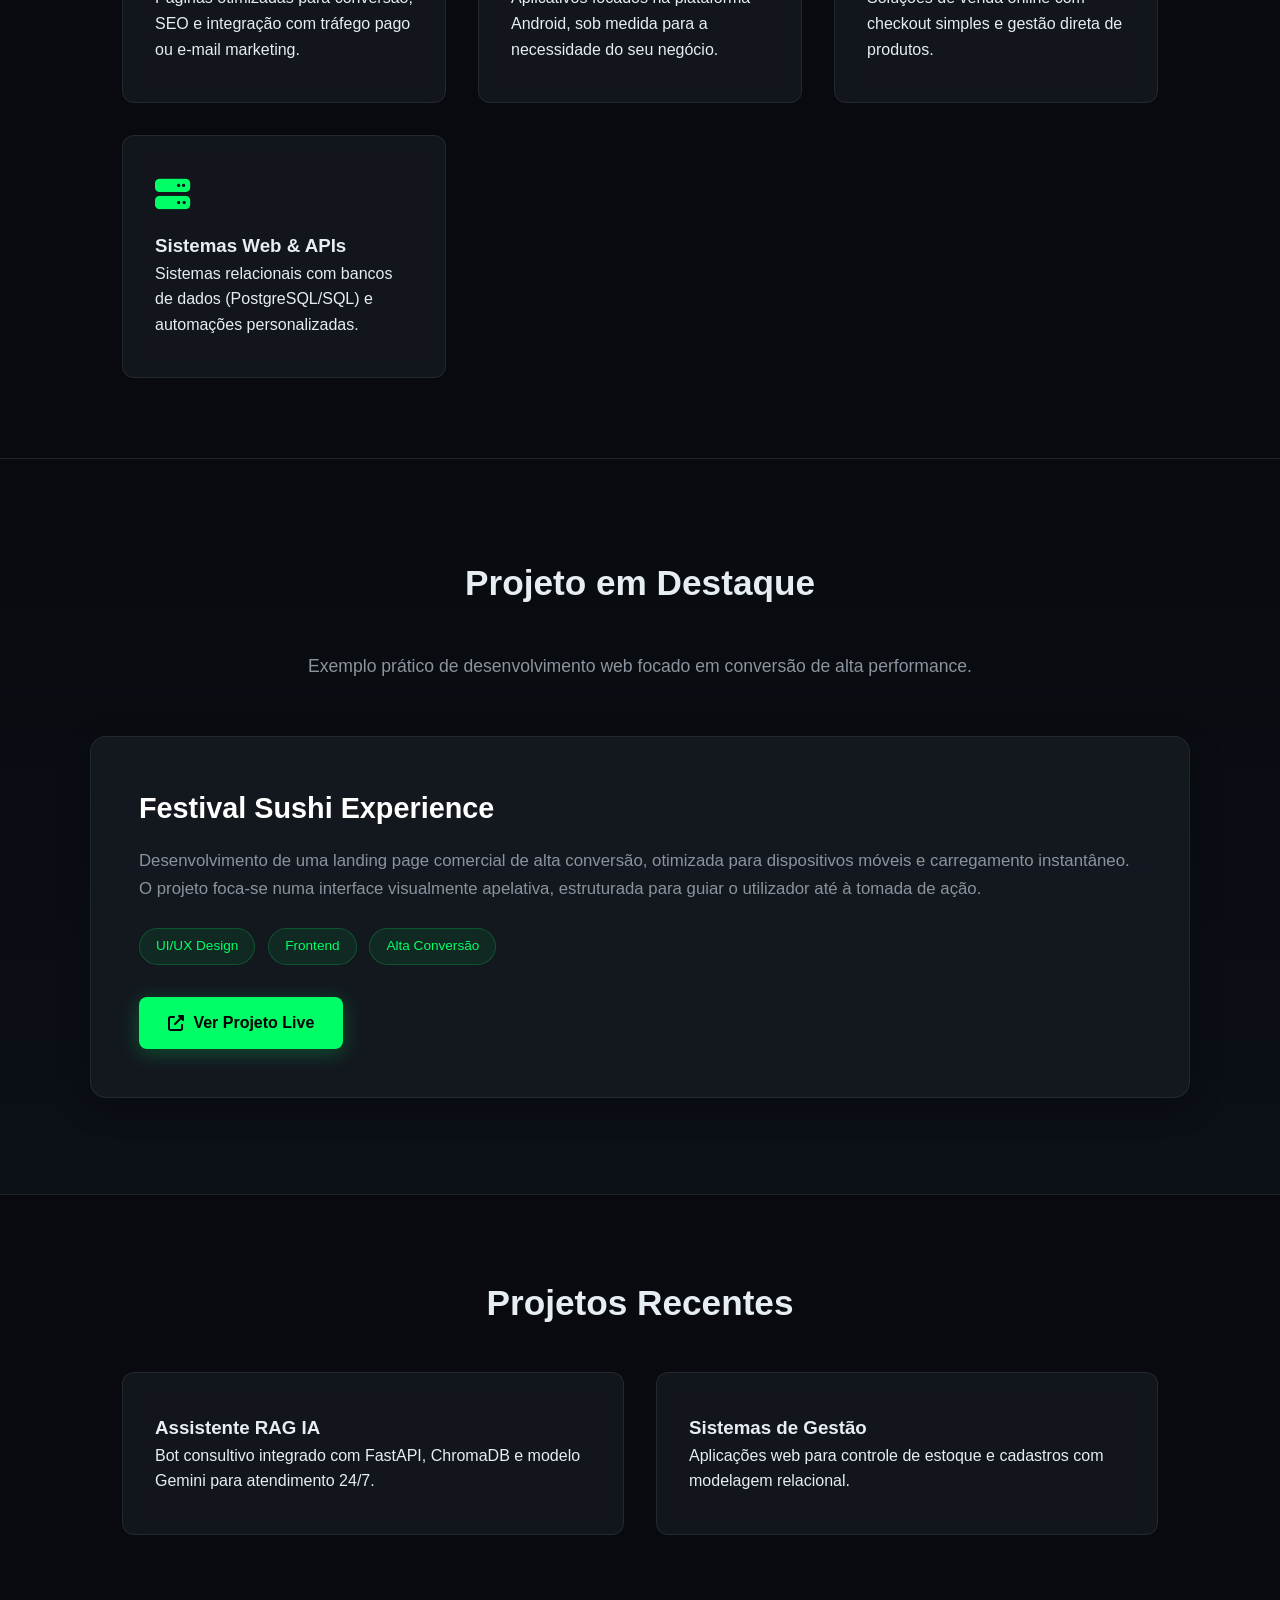
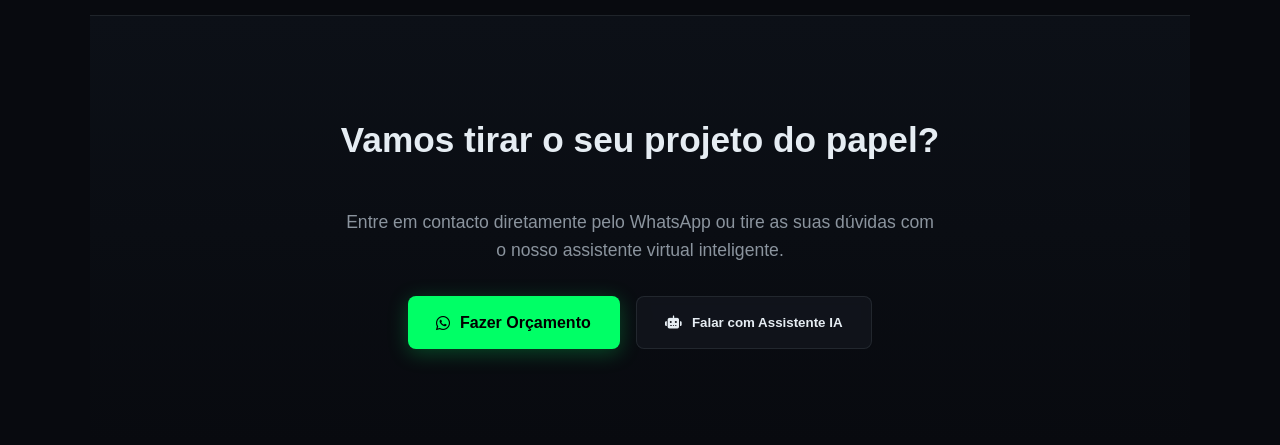
==== commit e7f063e5: "Adiciona secao de contato final e ajusta navbar mobile" ====
--- a/frontend-portfolio/index.html
+++ b/frontend-portfolio/index.html
@@ -131,6 +131,22 @@
                 </div>
             </div>
         </section>
+
+        <!-- Secção de Contato Final -->
+        <section id="contato" class="contato-final">
+            <div class="container text-center">
+                <h2>Vamos tirar o seu projeto do papel?</h2>
+                <p>Entre em contacto diretamente pelo WhatsApp ou tire as suas dúvidas com o nosso assistente virtual inteligente.</p>
+                <div class="hero-btns" style="margin-top: 2rem;">
+                    <a href="https://wa.me/5547988258610" target="_blank" class="btn-primary">
+                        <i class="fab fa-whatsapp"></i> Fazer Orçamento
+                    </a>
+                    <button class="btn-secondary" onclick="toggleChat()">
+                        <i class="fas fa-robot"></i> Falar com Assistente IA
+                    </button>
+                </div>
+            </div>
+        </section>
     </main>
 
     <!-- Chat Widget -->
--- a/frontend-portfolio/styles.css
+++ b/frontend-portfolio/styles.css
@@ -1,6 +1,6 @@
 :root {
     --bg-color: #080a0f;
-    --card-bg: rgba(22, 26, 34, 0.75); /* Efeito translúcido para glassmorphism */
+    --card-bg: rgba(22, 26, 34, 0.75);
     --accent-color: #00ff66;
     --accent-hover: #00cc52;
     --text-color: #e6edf3;
@@ -83,7 +83,6 @@
     justify-content: center;
     padding: 8rem 2rem 4rem;
     text-align: center;
-    /* Imagem de fundo abstrata/tecnológica de alta qualidade otimizada */
     background: url('https://images.unsplash.com/photo-1550751827-4bd374c3f58b?auto=format&fit=crop&q=80&w=1920') no-repeat center center/cover;
 }
 
@@ -93,7 +92,6 @@
     left: 0;
     width: 100%;
     height: 100%;
-    /* Gradiente escuro para garantir legibilidade perfeita sem poluir */
     background: linear-gradient(135deg, rgba(8, 10, 15, 0.95) 0%, rgba(13, 15, 18, 0.85) 100%);
     z-index: 1;
 }
@@ -284,7 +282,26 @@
     border: 1px solid rgba(0, 255, 102, 0.2);
 }
 
-/* Chat Widget Modernizado */
+/* Secção Contato Final */
+.contato-final {
+    background: linear-gradient(180deg, #0c1017 0%, var(--bg-color) 100%);
+    border-top: 1px solid var(--border-color);
+    text-align: center;
+    padding: 6rem 2rem;
+}
+
+.contato-final p {
+    color: var(--text-secondary);
+    font-size: 1.1rem;
+    max-width: 600px;
+    margin: 0 auto;
+}
+
+.text-center {
+    text-align: center;
+}
+
+/* Chat Widget Modernizado & Otimizado para Mobile */
 .chat-widget {
     position: fixed;
     bottom: 25px;
@@ -465,4 +482,47 @@
 
 .chat-input-area button:hover {
     background: var(--accent-hover);
+}
+
+/* Responsividade Mobile (Navbar e Chat) */
+@media (max-width: 768px) {
+    .nav-container {
+        padding: 0.8rem 1rem;
+    }
+    
+    .logo {
+        font-size: 1rem;
+    }
+    
+    .nav-links {
+        gap: 1rem;
+    }
+    
+    .nav-links a {
+        font-size: 0.85rem;
+    }
+    
+    .btn-nav {
+        padding: 0.3rem 0.6rem;
+    }
+}
+
+@media (max-width: 480px) {
+    .chat-box {
+        position: fixed;
+        bottom: 0;
+        right: 0;
+        left: 0;
+        top: 0;
+        width: 100% !important;
+        height: 100dvh !important;
+        border-radius: 0;
+        border: none;
+        z-index: 2000;
+    }
+    
+    .chat-widget {
+        bottom: 15px;
+        right: 15px;
+    }
 }
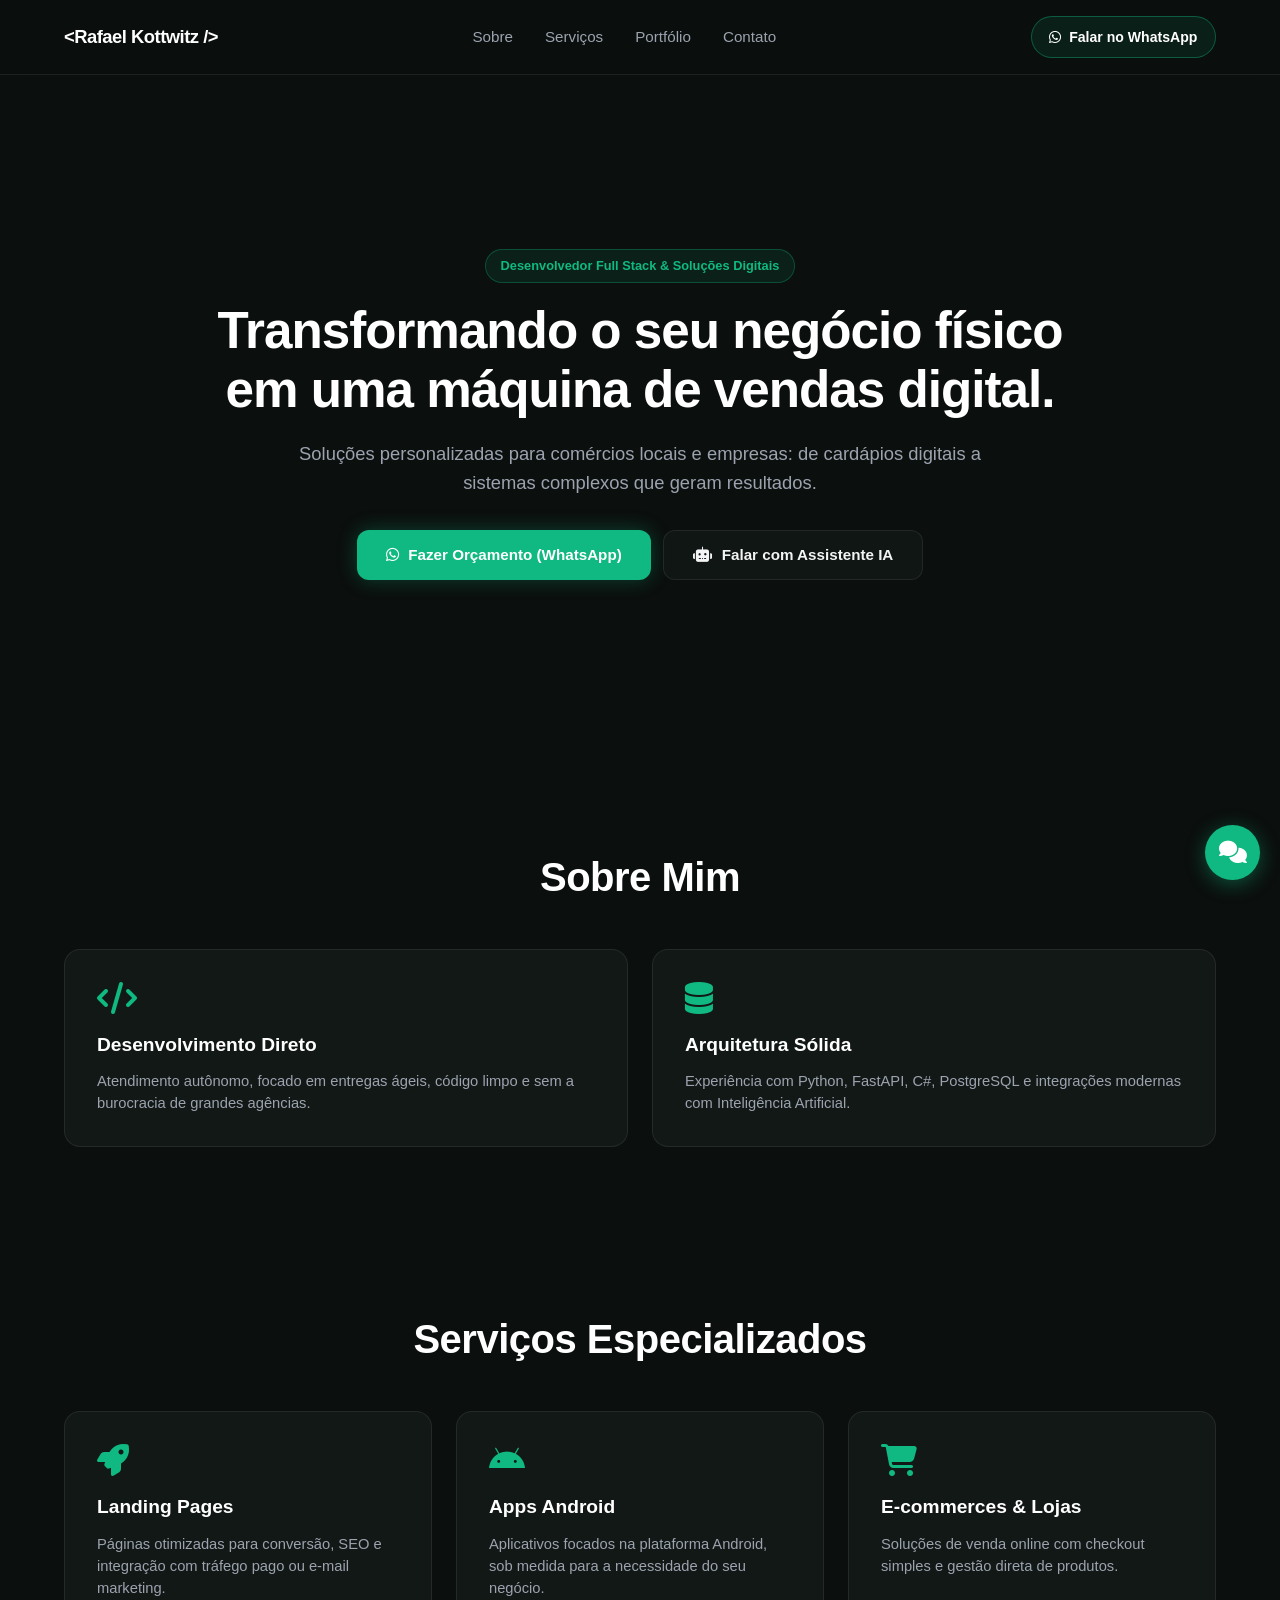
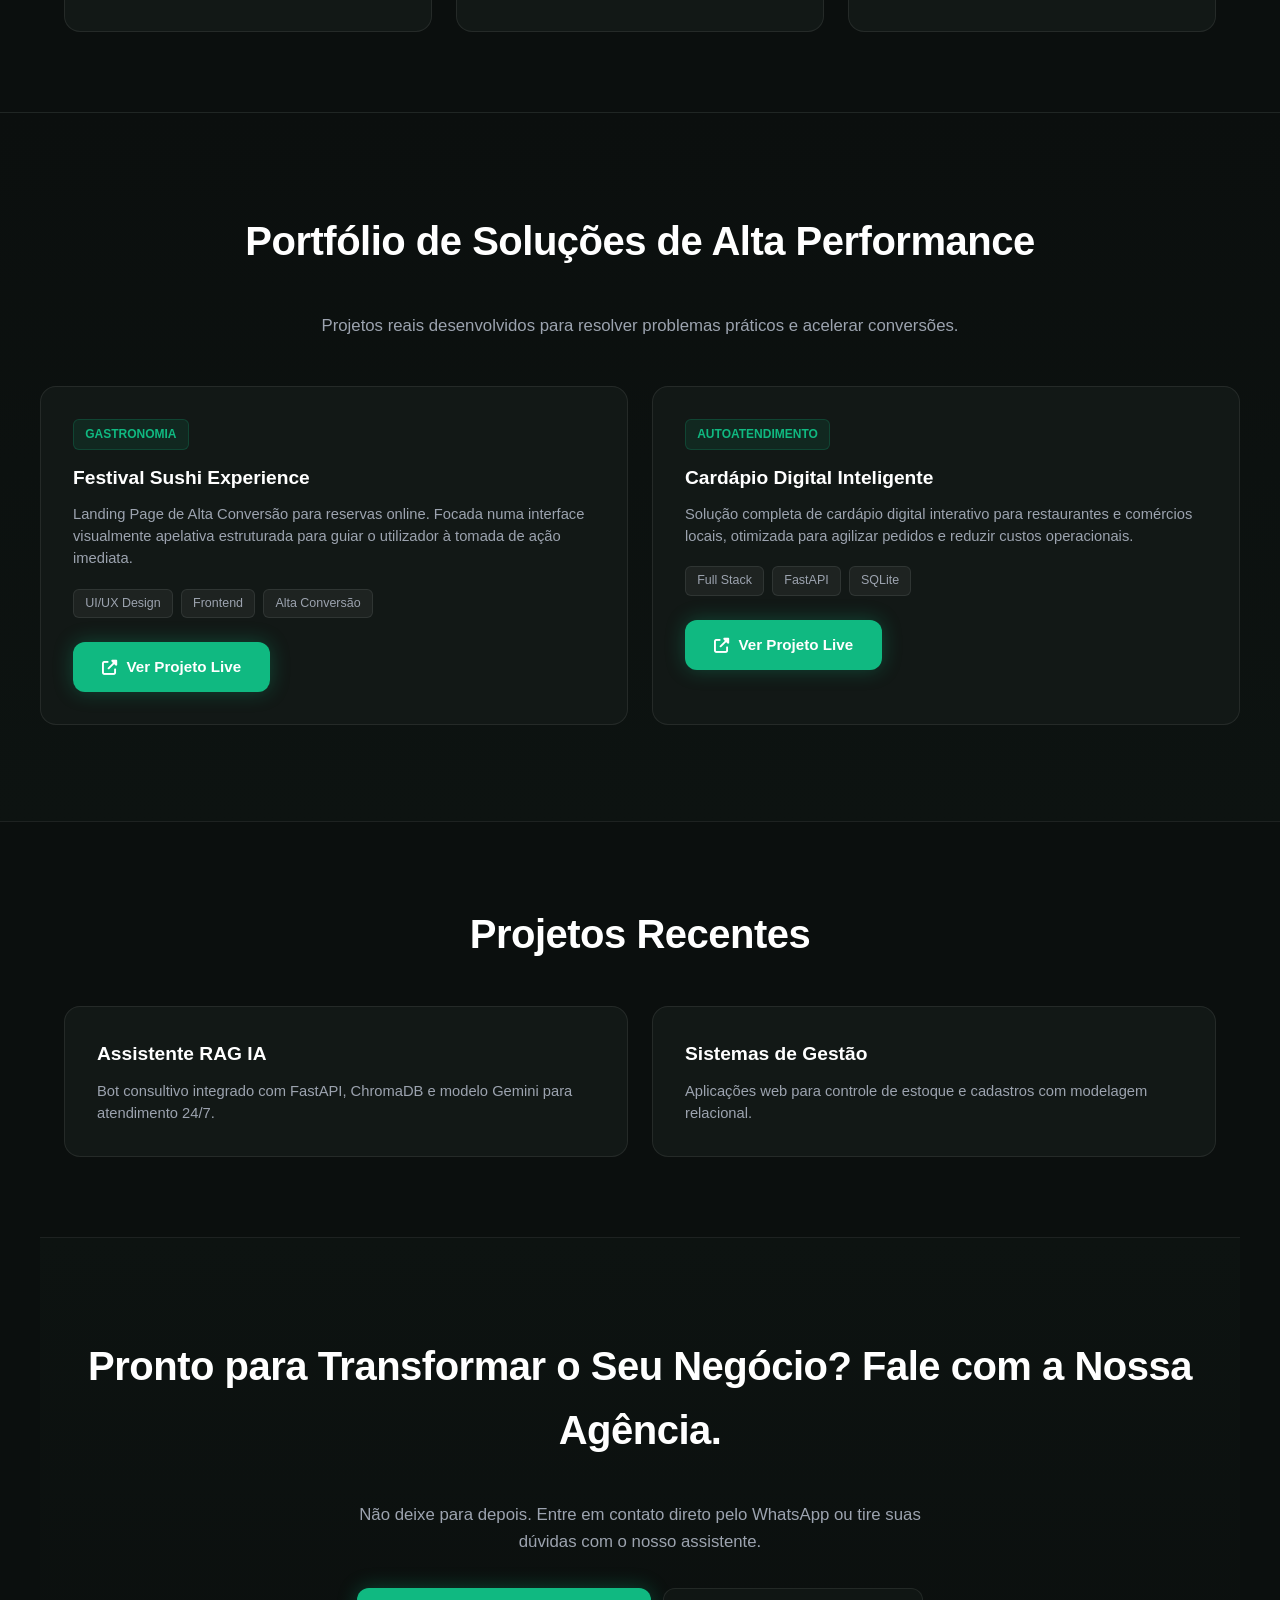
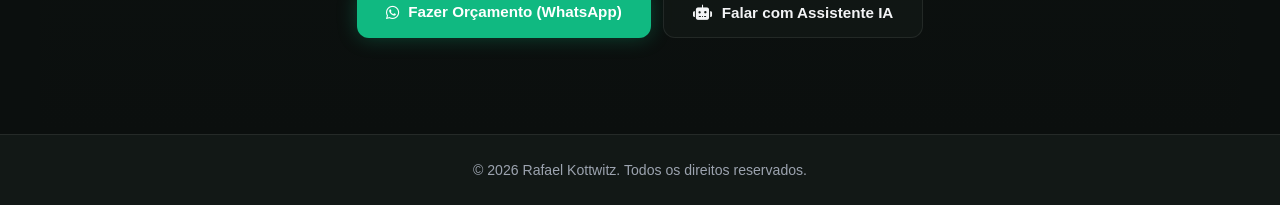
==== commit 242fcbc2: "feat: atualiza estrutura e link do projeto live" ====
--- a/frontend-portfolio/index.html
+++ b/frontend-portfolio/index.html
@@ -4,35 +4,53 @@
 <head>
     <meta charset="UTF-8">
     <meta name="viewport" content="width=device-width, initial-scale=1.0">
-    <title>Rafael Kottwitz | Desenvolvedor Software</title>
+    <title>Rafael Kottwitz | Desenvolvedor Software & Soluções B2B</title>
     <link rel="stylesheet" href="styles.css">
     <link rel="stylesheet" href="https://cdnjs.cloudflare.com/ajax/libs/font-awesome/6.4.0/css/all.min.css">
 </head>
 
 <body>
+    <!-- Header Fixo / Navbar Responsiva -->
     <header class="header">
         <nav class="nav-container">
-            <div class="logo">&lt;RafaelKottwitz /&gt;</div>
-            <ul class="nav-links">
-                <li><a href="#sobre">Sobre</a></li>
-                <li><a href="#servicos">Serviços</a></li>
-                <li><a href="#portfolio">Portfólio</a></li>
-                <li><a href="#contato" class="btn-nav">Contato</a></li>
+            <div class="logo">&lt;Rafael Kottwitz /&gt;</div>
+            
+            <ul class="nav-links" id="navLinks">
+                <li><a href="#sobre" onclick="closeMenu()">Sobre</a></li>
+                <li><a href="#servicos" onclick="closeMenu()">Serviços</a></li>
+                <li><a href="#portfolio" onclick="closeMenu()">Portfólio</a></li>
+                <li><a href="#contato" onclick="closeMenu()">Contato</a></li>
+                <li class="mobile-cta">
+                    <a href="https://wa.me/5547988258610?text=Olá%20Rafael,%20vi%20o%20teu%20portfólio%20e%20quero%20fazer%20um%20orçamento!" target="_blank" class="btn-nav">
+                        <i class="fab fa-whatsapp"></i> Falar no WhatsApp
+                    </a>
+                </li>
             </ul>
+
+            <div class="header-cta desktop-only">
+                <a href="https://wa.me/5547988258610?text=Olá%20Rafael,%20vi%20o%20teu%20portfólio%20e%20quero%20fazer%20um%20orçamento!" target="_blank" class="btn-nav">
+                    <i class="fab fa-whatsapp"></i> Falar no WhatsApp
+                </a>
+            </div>
+
+            <!-- Botão Hambúrguer para Mobile -->
+            <button class="menu-hamburger" id="menuHamburger" onclick="toggleMenu()" aria-label="Abrir Menu">
+                <i class="fas fa-bars"></i>
+            </button>
         </nav>
     </header>
 
     <main>
-        <!-- Hero Section com Background Imersivo -->
-        <section class="hero">
+        <!-- Hero Section -->
+        <section class="hero" id="inicio">
             <div class="hero-overlay"></div>
             <div class="hero-content">
-                <span class="badge">Desenvolvedor Full Stack & Mobile</span>
-                <h1>Transformando ideias em software de alto impacto.</h1>
-                <p>Especialista em Landing Pages de alta conversão, Apps Android, E-commerces e Sistemas Web com bancos de dados relacionais.</p>
+                <span class="badge">Desenvolvedor Full Stack & Soluções Digitais</span>
+                <h1>Transformando o seu negócio físico em uma máquina de vendas digital.</h1>
+                <p>Soluções personalizadas para comércios locais e empresas: de cardápios digitais a sistemas complexos que geram resultados.</p>
                 <div class="hero-btns">
-                    <a href="https://wa.me/5547988258610" target="_blank" class="btn-primary">
-                        <i class="fab fa-whatsapp"></i> Fazer Orçamento
+                    <a href="https://wa.me/5547988258610?text=Olá%20Rafael,%20gostaria%20de%20fazer%20um%20orçamento." target="_blank" class="btn-primary">
+                        <i class="fab fa-whatsapp"></i> Fazer Orçamento (WhatsApp)
                     </a>
                     <button class="btn-secondary" onclick="toggleChat()">
                         <i class="fas fa-robot"></i> Falar com Assistente IA
@@ -77,44 +95,61 @@
                     <h3>E-commerces & Lojas</h3>
                     <p>Soluções de venda online com checkout simples e gestão direta de produtos.</p>
                 </div>
-                <div class="card">
-                    <i class="fas fa-server"></i>
-                    <h3>Sistemas Web & APIs</h3>
-                    <p>Sistemas relacionais com bancos de dados (PostgreSQL/SQL) e automações personalizadas.</p>
-                </div>
-            </div>
-        </section>
-
-        <!-- Projetos em Destaque -->
-        <section id="projetos-destaque" class="portfolio-section">
+            </div>
+        </section>
+
+        <!-- Vitrine de Projetos em Destaque -->
+        <section id="portfolio" class="portfolio-section">
             <div class="container">
-                <h2 class="section-title">Projeto em Destaque</h2>
-                <p class="section-subtitle">Exemplo prático de desenvolvimento web focado em conversão de alta performance.</p>
-
-                <div class="project-card">
-                    <div class="project-info">
-                        <h3>Festival Sushi Experience</h3>
-                        <p>
-                            Desenvolvimento de uma landing page comercial de alta conversão, otimizada para dispositivos móveis e carregamento instantâneo.
-                            O projeto foca-se numa interface visualmente apelativa, estruturada para guiar o utilizador até à tomada de ação.
-                        </p>
-                        <div class="project-tags">
-                            <span>UI/UX Design</span>
-                            <span>Frontend</span>
-                            <span>Alta Conversão</span>
+                <h2 class="section-title">Portfólio de Soluções de Alta Performance</h2>
+                <p class="section-subtitle">Projetos reais desenvolvidos para resolver problemas práticos e acelerar conversões.</p>
+
+                <div class="project-grid-main">
+                    <div class="project-card">
+                        <div class="project-info">
+                            <span class="project-tag-top">Gastronomia</span>
+                            <h3>Festival Sushi Experience</h3>
+                            <p>
+                                Landing Page de Alta Conversão para reservas online. Focada numa interface visualmente apelativa estruturada para guiar o utilizador à tomada de ação imediata.
+                            </p>
+                            <div class="project-tags">
+                                <span>UI/UX Design</span>
+                                <span>Frontend</span>
+                                <span>Alta Conversão</span>
+                            </div>
+                            <div class="project-actions">
+                                <a href="https://festivalsushi.netlify.app/" target="_blank" class="btn-primary">
+                                    <i class="fas fa-external-link-alt"></i> Ver Projeto Live
+                                </a>
+                            </div>
                         </div>
-                        <div class="project-actions">
-                            <a href="https://festivalsushi.netlify.app/" target="_blank" class="btn-primary">
-                                <i class="fas fa-external-link-alt"></i> Ver Projeto Live
-                            </a>
+                    </div>
+
+                    <div class="project-card">
+                        <div class="project-info">
+                            <span class="project-tag-top">Autoatendimento</span>
+                            <h3>Cardápio Digital Inteligente</h3>
+                            <p>
+                                Solução completa de cardápio digital interativo para restaurantes e comércios locais, otimizada para agilizar pedidos e reduzir custos operacionais.
+                            </p>
+                            <div class="project-tags">
+                                <span>Full Stack</span>
+                                <span>FastAPI</span>
+                                <span>SQLite</span>
+                            </div>
+                            <div class="project-actions">
+                                <a href="https://sabores-da-costa.vercel.app/" target="_blank" class="btn-primary">
+                                    <i class="fas fa-external-link-alt"></i> Ver Projeto Live
+                                </a>
+                            </div>
                         </div>
                     </div>
                 </div>
             </div>
         </section>
 
-        <!-- Outros Projetos -->
-        <section id="portfolio" class="portfolio">
+        <!-- Projetos Recentes -->
+        <section class="portfolio">
             <h2>Projetos Recentes</h2>
             <div class="portfolio-grid">
                 <div class="portfolio-item">
@@ -135,11 +170,11 @@
         <!-- Secção de Contato Final -->
         <section id="contato" class="contato-final">
             <div class="container text-center">
-                <h2>Vamos tirar o seu projeto do papel?</h2>
-                <p>Entre em contacto diretamente pelo WhatsApp ou tire as suas dúvidas com o nosso assistente virtual inteligente.</p>
+                <h2>Pronto para Transformar o Seu Negócio? Fale com a Nossa Agência.</h2>
+                <p>Não deixe para depois. Entre em contato direto pelo WhatsApp ou tire suas dúvidas com o nosso assistente.</p>
                 <div class="hero-btns" style="margin-top: 2rem;">
-                    <a href="https://wa.me/5547988258610" target="_blank" class="btn-primary">
-                        <i class="fab fa-whatsapp"></i> Fazer Orçamento
+                    <a href="https://wa.me/5547988258610?text=Olá%20Rafael,%20quero%20fazer%20um%20orçamento%20pelo%20portfólio." target="_blank" class="btn-primary">
+                        <i class="fab fa-whatsapp"></i> Fazer Orçamento (WhatsApp)
                     </a>
                     <button class="btn-secondary" onclick="toggleChat()">
                         <i class="fas fa-robot"></i> Falar com Assistente IA
@@ -149,9 +184,14 @@
         </section>
     </main>
 
-    <!-- Chat Widget -->
+    <!-- Footer -->
+    <footer class="footer-bottom">
+        <p>© 2026 Rafael Kottwitz. Todos os direitos reservados.</p>
+    </footer>
+
+    <!-- Chat Widget Integrado -->
     <div class="chat-widget">
-        <button class="chat-toggle-btn" onclick="toggleChat()">
+        <button class="chat-toggle-btn" onclick="toggleChat()" aria-label="Abrir Chat">
             <i class="fas fa-comments"></i>
         </button>
 
--- a/frontend-portfolio/styles.css
+++ b/frontend-portfolio/styles.css
@@ -1,11 +1,11 @@
 :root {
-    --bg-color: #080a0f;
-    --card-bg: rgba(22, 26, 34, 0.75);
-    --accent-color: #00ff66;
-    --accent-hover: #00cc52;
-    --text-color: #e6edf3;
-    --text-secondary: #8b949e;
-    --border-color: rgba(48, 54, 61, 0.6);
+    --bg-color: #0b0f0e;
+    --card-bg: #121816;
+    --accent-color: #10b981;
+    --accent-hover: #059669;
+    --text-color: #f3f4f6;
+    --text-secondary: #9ca3af;
+    --border-color: rgba(255, 255, 255, 0.08);
 }
 
 * {
@@ -13,6 +13,7 @@
     padding: 0;
     box-sizing: border-box;
     font-family: 'Segoe UI', Tahoma, Geneva, Verdana, sans-serif;
+    scroll-behavior: smooth;
 }
 
 body {
@@ -22,31 +23,33 @@
     overflow-x: hidden;
 }
 
-/* Header fixo com efeito vidro */
+/* Header Fixo / Navbar Otimizada */
 .header {
-    background: rgba(13, 15, 18, 0.85);
+    background: rgba(11, 15, 14, 0.9);
     backdrop-filter: blur(12px);
+    -webkit-backdrop-filter: blur(12px);
     position: fixed;
     top: 0;
     width: 100%;
-    z-index: 100;
+    z-index: 1000;
     border-bottom: 1px solid var(--border-color);
 }
 
 .nav-container {
-    max-width: 1100px;
+    max-width: 1200px;
     margin: 0 auto;
     display: flex;
     justify-content: space-between;
     align-items: center;
-    padding: 1rem 2rem;
+    padding: 1rem 1.5rem;
 }
 
 .logo {
-    font-weight: bold;
-    font-size: 1.2rem;
-    color: var(--accent-color);
-    letter-spacing: 0.5px;
+    font-weight: 700;
+    font-size: 1.15rem;
+    color: #ffffff;
+    letter-spacing: -0.5px;
+    z-index: 1001;
 }
 
 .nav-links {
@@ -57,31 +60,61 @@
 }
 
 .nav-links a {
-    color: var(--text-color);
+    color: var(--text-secondary);
     text-decoration: none;
-    transition: 0.3s;
+    transition: color 0.2s ease;
     font-size: 0.95rem;
+    font-weight: 500;
 }
 
 .nav-links a:hover {
     color: var(--accent-color);
 }
 
+.mobile-cta {
+    display: none;
+}
+
 .btn-nav {
-    border: 1px solid var(--accent-color);
-    padding: 0.4rem 1rem;
-    border-radius: 6px;
-    background: rgba(0, 255, 102, 0.05);
-}
-
-/* Hero Section com Imagem de Fundo Profissional e Overlay Escuro */
+    border: 1px solid rgba(16, 185, 129, 0.4);
+    padding: 0.55rem 1.1rem;
+    border-radius: 9999px;
+    background: rgba(16, 185, 129, 0.1);
+    color: #ffffff;
+    text-decoration: none;
+    font-weight: 600;
+    font-size: 0.88rem;
+    display: inline-flex;
+    align-items: center;
+    gap: 0.5rem;
+    transition: all 0.2s ease;
+}
+
+.btn-nav:hover {
+    background: var(--accent-hover);
+    border-color: var(--accent-hover);
+}
+
+/* Botão Menu Hambúrguer */
+.menu-hamburger {
+    display: none;
+    background: none;
+    border: none;
+    color: var(--text-color);
+    font-size: 1.5rem;
+    cursor: pointer;
+    z-index: 1001;
+    padding: 0.4rem;
+}
+
+/* Hero Section */
 .hero {
     position: relative;
-    min-height: 90vh;
+    min-height: 85vh;
     display: flex;
     align-items: center;
     justify-content: center;
-    padding: 8rem 2rem 4rem;
+    padding: 8rem 1.5rem 4rem;
     text-align: center;
     background: url('https://images.unsplash.com/photo-1550751827-4bd374c3f58b?auto=format&fit=crop&q=80&w=1920') no-repeat center center/cover;
 }
@@ -92,38 +125,41 @@
     left: 0;
     width: 100%;
     height: 100%;
-    background: linear-gradient(135deg, rgba(8, 10, 15, 0.95) 0%, rgba(13, 15, 18, 0.85) 100%);
+    background: radial-gradient(circle at center, rgba(11, 15, 14, 0.85) 0%, rgba(11, 15, 14, 0.96) 100%);
     z-index: 1;
 }
 
 .hero-content {
     position: relative;
     z-index: 2;
-    max-width: 850px;
+    max-width: 900px;
 }
 
 .badge {
-    background: rgba(0, 255, 102, 0.1);
+    background: rgba(16, 185, 129, 0.1);
     color: var(--accent-color);
-    padding: 0.4rem 1rem;
-    border-radius: 20px;
-    font-size: 0.85rem;
-    border: 1px solid rgba(0, 255, 102, 0.3);
-    font-weight: 500;
+    padding: 0.35rem 0.9rem;
+    border-radius: 9999px;
+    font-size: 0.8rem;
+    border: 1px solid rgba(16, 185, 129, 0.3);
+    font-weight: 600;
+    display: inline-block;
+    margin-bottom: 1.2rem;
 }
 
 .hero h1 {
-    font-size: 3rem;
-    margin: 1.5rem 0;
+    font-size: clamp(2.2rem, 5vw, 3.2rem);
+    margin-bottom: 1.2rem;
     font-weight: 800;
-    letter-spacing: -0.5px;
-    line-height: 1.2;
+    letter-spacing: -1px;
+    line-height: 1.15;
+    color: #ffffff;
 }
 
 .hero p {
     color: var(--text-secondary);
-    font-size: 1.15rem;
-    margin-bottom: 2.5rem;
+    font-size: clamp(1rem, 2vw, 1.15rem);
+    margin-bottom: 2rem;
     max-width: 700px;
     margin-left: auto;
     margin-right: auto;
@@ -131,168 +167,162 @@
 
 .hero-btns {
     display: flex;
-    gap: 1rem;
+    gap: 0.8rem;
     justify-content: center;
     flex-wrap: wrap;
 }
 
 .btn-primary, .btn-secondary {
-    padding: 0.85rem 1.8rem;
-    border-radius: 8px;
+    padding: 0.8rem 1.8rem;
+    border-radius: 12px;
     font-weight: 600;
     cursor: pointer;
     text-decoration: none;
     display: inline-flex;
     align-items: center;
     gap: 0.6rem;
-    transition: all 0.3s ease;
+    transition: transform 0.2s ease, background 0.2s ease;
+    font-size: 0.95rem;
 }
 
 .btn-primary {
     background: var(--accent-color);
-    color: #000;
+    color: #ffffff;
     border: none;
-    box-shadow: 0 4px 20px rgba(0, 255, 102, 0.25);
+    box-shadow: 0 0 20px rgba(16, 185, 129, 0.3);
 }
 
 .btn-primary:hover {
     background: var(--accent-hover);
     transform: translateY(-2px);
-    box-shadow: 0 6px 25px rgba(0, 255, 102, 0.4);
 }
 
 .btn-secondary {
-    background: rgba(22, 26, 34, 0.6);
-    backdrop-filter: blur(5px);
+    background: rgba(18, 24, 22, 0.8);
     color: var(--text-color);
     border: 1px solid var(--border-color);
 }
 
 .btn-secondary:hover {
     border-color: var(--accent-color);
-    background: rgba(22, 26, 34, 0.9);
     transform: translateY(-2px);
 }
 
 section {
-    max-width: 1100px;
+    max-width: 1200px;
     margin: 0 auto;
-    padding: 5rem 2rem;
+    padding: 5rem 1.5rem;
 }
 
 section h2 {
-    font-size: 2.2rem;
+    font-size: clamp(2rem, 4vw, 2.5rem);
     margin-bottom: 2.5rem;
     text-align: center;
     font-weight: 700;
-}
-
-/* Grids com Glassmorphism */
-.cards-grid, .sobre-grid, .portfolio-grid {
+    letter-spacing: -0.5px;
+    color: #ffffff;
+}
+
+/* Grids */
+.cards-grid, .sobre-grid, .portfolio-grid, .project-grid-main {
     display: grid;
-    grid-template-columns: repeat(auto-fit, minmax(250px, 1fr));
-    gap: 2rem;
-}
-
-.card, .sobre-card, .portfolio-item {
+    grid-template-columns: repeat(auto-fit, minmax(260px, 1fr));
+    gap: 1.5rem;
+}
+
+.card, .sobre-card, .portfolio-item, .project-card {
     background: var(--card-bg);
-    backdrop-filter: blur(10px);
-    border: 1px solid var(--border-color);
-    padding: 2.5rem 2rem;
-    border-radius: 12px;
-    transition: all 0.3s ease;
-}
-
-.card:hover, .sobre-card:hover, .portfolio-item:hover {
-    border-color: var(--accent-color);
-    transform: translateY(-6px);
-    box-shadow: 0 10px 30px rgba(0,0,0,0.5);
+    border: 1px solid var(--border-color);
+    padding: 2rem;
+    border-radius: 16px;
+    transition: border-color 0.2s ease, transform 0.2s ease;
+}
+
+.card:hover, .sobre-card:hover, .portfolio-item:hover, .project-card:hover {
+    border-color: rgba(16, 185, 129, 0.4);
+    transform: translateY(-3px);
 }
 
 .card i, .sobre-card i {
-    font-size: 2.2rem;
+    font-size: 2rem;
     color: var(--accent-color);
-    margin-bottom: 1.2rem;
-}
-
-/* Secção de Projetos em Destaque Renovada */
+    margin-bottom: 1rem;
+}
+
+.card h3, .sobre-card h3, .portfolio-item h3, .project-info h3 {
+    color: #ffffff;
+    font-size: 1.2rem;
+    margin-bottom: 0.6rem;
+}
+
+.card p, .sobre-card p, .portfolio-item p, .project-info p, .section-subtitle {
+    color: var(--text-secondary);
+    font-size: 0.92rem;
+    line-height: 1.5;
+}
+
 .portfolio-section {
-    background: linear-gradient(180deg, var(--bg-color) 0%, #0c1017 100%);
+    background: linear-gradient(180deg, var(--bg-color) 0%, #0d1311 100%);
     border-top: 1px solid var(--border-color);
     border-bottom: 1px solid var(--border-color);
     max-width: 100%;
-    padding: 6rem 2rem;
+    padding: 6rem 1.5rem;
 }
 
 .portfolio-section .container {
-    max-width: 1100px;
+    max-width: 1200px;
     margin: 0 auto;
 }
 
 .section-subtitle {
     text-align: center;
-    color: var(--text-secondary);
-    margin-bottom: 3.5rem;
-    font-size: 1.1rem;
-}
-
-.project-card {
-    background: rgba(22, 26, 34, 0.85);
-    backdrop-filter: blur(12px);
-    border: 1px solid var(--border-color);
-    border-radius: 16px;
-    padding: 3rem;
-    transition: all 0.3s ease;
-    box-shadow: 0 8px 32px rgba(0, 0, 0, 0.3);
-}
-
-.project-card:hover {
-    transform: translateY(-5px);
-    border-color: var(--accent-color);
-    box-shadow: 0 12px 40px rgba(0, 255, 102, 0.15);
-}
-
-.project-info h3 {
-    font-size: 1.8rem;
-    margin-bottom: 1rem;
-    color: #ffffff;
-}
-
-.project-info p {
+    margin-bottom: 3rem;
     font-size: 1.05rem;
-    line-height: 1.7;
-    color: var(--text-secondary);
-    margin-bottom: 1.5rem;
+}
+
+.project-tag-top {
+    display: inline-block;
+    background: rgba(16, 185, 129, 0.1);
+    color: var(--accent-color);
+    padding: 0.3rem 0.7rem;
+    border-radius: 6px;
+    font-size: 0.75rem;
+    font-weight: 600;
+    text-transform: uppercase;
+    margin-bottom: 0.8rem;
+    border: 1px solid rgba(16, 185, 129, 0.2);
 }
 
 .project-tags {
     display: flex;
-    gap: 0.8rem;
-    margin-bottom: 2rem;
+    gap: 0.5rem;
+    margin: 1.2rem 0;
     flex-wrap: wrap;
 }
 
 .project-tags span {
-    background: rgba(0, 255, 102, 0.08);
-    color: var(--accent-color);
-    padding: 0.4rem 1rem;
-    border-radius: 20px;
-    font-size: 0.85rem;
-    font-weight: 500;
-    border: 1px solid rgba(0, 255, 102, 0.2);
-}
-
-/* Secção Contato Final */
+    background: rgba(255, 255, 255, 0.05);
+    color: var(--text-secondary);
+    padding: 0.25rem 0.7rem;
+    border-radius: 6px;
+    font-size: 0.78rem;
+    border: 1px solid var(--border-color);
+}
+
+.project-actions {
+    margin-top: 1.5rem;
+}
+
 .contato-final {
-    background: linear-gradient(180deg, #0c1017 0%, var(--bg-color) 100%);
+    background: linear-gradient(180deg, #0d1311 0%, var(--bg-color) 100%);
     border-top: 1px solid var(--border-color);
     text-align: center;
-    padding: 6rem 2rem;
+    padding: 6rem 1.5rem;
 }
 
 .contato-final p {
     color: var(--text-secondary);
-    font-size: 1.1rem;
+    font-size: 1.05rem;
     max-width: 600px;
     margin: 0 auto;
 }
@@ -301,44 +331,53 @@
     text-align: center;
 }
 
-/* Chat Widget Modernizado & Otimizado para Mobile */
+.footer-bottom {
+    background: var(--card-bg);
+    border-top: 1px solid var(--border-color);
+    padding: 1.5rem;
+    text-align: center;
+    color: var(--text-secondary);
+    font-size: 0.88rem;
+}
+
+/* Chat Widget */
 .chat-widget {
     position: fixed;
-    bottom: 25px;
-    right: 25px;
+    bottom: 20px;
+    right: 20px;
     z-index: 1000;
 }
 
 .chat-toggle-btn {
-    width: 65px;
-    height: 65px;
+    width: 55px;
+    height: 55px;
     border-radius: 50%;
     background: var(--accent-color);
     border: none;
-    color: #000;
-    font-size: 1.6rem;
+    color: #ffffff;
+    font-size: 1.4rem;
     cursor: pointer;
-    box-shadow: 0 6px 20px rgba(0, 255, 102, 0.4);
-    transition: all 0.3s ease;
+    box-shadow: 0 4px 20px rgba(16, 185, 129, 0.4);
+    transition: transform 0.2s ease;
 }
 
 .chat-toggle-btn:hover {
-    transform: scale(1.08);
-    box-shadow: 0 8px 25px rgba(0, 255, 102, 0.6);
+    transform: scale(1.05);
 }
 
 .chat-box {
     display: none;
     position: absolute;
-    bottom: 80px;
+    bottom: 70px;
     right: 0;
-    width: 380px;
-    height: 500px;
-    background: #12161f;
+    width: 360px;
+    max-width: calc(100vw - 40px);
+    height: 480px;
+    background: var(--card-bg);
     border: 1px solid var(--border-color);
     border-radius: 16px;
     flex-direction: column;
-    box-shadow: 0 12px 35px rgba(0,0,0,0.6);
+    box-shadow: 0 10px 30px rgba(0,0,0,0.5);
     overflow: hidden;
 }
 
@@ -347,8 +386,8 @@
 }
 
 .chat-header {
-    background: #1a202c;
-    padding: 1.1rem;
+    background: #17201c;
+    padding: 0.9rem 1.1rem;
     display: flex;
     justify-content: space-between;
     align-items: center;
@@ -358,152 +397,141 @@
 .chat-status {
     display: flex;
     align-items: center;
-    gap: 0.7rem;
+    gap: 0.6rem;
 }
 
 .status-dot {
-    width: 9px;
-    height: 9px;
+    width: 8px;
+    height: 8px;
     background: var(--accent-color);
     border-radius: 50%;
-    box-shadow: 0 0 8px var(--accent-color);
 }
 
 .close-btn {
     background: none;
     border: none;
     color: var(--text-secondary);
-    font-size: 1.6rem;
+    font-size: 1.4rem;
     cursor: pointer;
-    transition: 0.2s;
-}
-
-.close-btn:hover {
-    color: var(--text-color);
 }
 
 .chat-messages {
     flex: 1;
-    padding: 1.2rem;
+    padding: 1rem;
     overflow-y: auto;
     display: flex;
     flex-direction: column;
-    gap: 0.9rem;
+    gap: 0.8rem;
 }
 
 .message {
     max-width: 85%;
-    padding: 0.8rem 1rem;
+    padding: 0.7rem 0.9rem;
     border-radius: 10px;
-    font-size: 0.9rem;
+    font-size: 0.88rem;
 }
 
 .user-message {
     background: var(--accent-color);
-    color: #000;
+    color: #ffffff;
     align-self: flex-end;
     font-weight: 500;
 }
 
 .bot-message {
-    background: #1b212c;
+    background: #18221e;
     color: var(--text-color);
     align-self: flex-start;
     border: 1px solid var(--border-color);
 }
 
 .chat-quick-tags {
-    padding: 0.6rem;
-    display: flex;
-    gap: 0.5rem;
+    padding: 0.5rem;
+    display: flex;
+    gap: 0.4rem;
     overflow-x: auto;
-    background: #0d1017;
+    background: #0d1210;
     border-top: 1px solid var(--border-color);
 }
 
-.chat-quick-tags::-webkit-scrollbar {
-    height: 3px;
-}
-.chat-quick-tags::-webkit-scrollbar-thumb {
-    background: var(--border-color);
-    border-radius: 3px;
-}
-
 .chat-quick-tags button {
-    background: #1b212c;
+    background: #16201c;
     border: 1px solid var(--border-color);
     color: var(--text-color);
-    padding: 0.4rem 0.8rem;
+    padding: 0.35rem 0.7rem;
     border-radius: 6px;
-    font-size: 0.78rem;
+    font-size: 0.75rem;
     white-space: nowrap;
     cursor: pointer;
-    transition: 0.2s;
-}
-
-.chat-quick-tags button:hover {
-    border-color: var(--accent-color);
-    color: var(--accent-color);
 }
 
 .chat-input-area {
     display: flex;
-    padding: 0.9rem;
+    padding: 0.8rem;
     border-top: 1px solid var(--border-color);
-    background: #1a202c;
+    background: #17201c;
 }
 
 .chat-input-area input {
     flex: 1;
-    background: #0a0d14;
+    background: #0b0f0e;
     border: 1px solid var(--border-color);
     color: var(--text-color);
-    padding: 0.6rem 0.9rem;
-    border-radius: 6px;
+    padding: 0.55rem 0.8rem;
+    border-radius: 8px;
     outline: none;
-    font-size: 0.9rem;
-}
-
-.chat-input-area input:focus {
-    border-color: var(--accent-color);
+    font-size: 0.88rem;
 }
 
 .chat-input-area button {
     background: var(--accent-color);
     border: none;
-    color: #000;
-    padding: 0 1.1rem;
-    margin-left: 0.6rem;
-    border-radius: 6px;
+    color: #ffffff;
+    padding: 0 1rem;
+    margin-left: 0.5rem;
+    border-radius: 8px;
     cursor: pointer;
-    font-size: 1rem;
-    transition: 0.2s;
-}
-
-.chat-input-area button:hover {
-    background: var(--accent-hover);
-}
-
-/* Responsividade Mobile (Navbar e Chat) */
+}
+
+/* Responsividade Mobile Avançada & Navbar Dropdown */
 @media (max-width: 768px) {
-    .nav-container {
-        padding: 0.8rem 1rem;
-    }
-    
-    .logo {
-        font-size: 1rem;
-    }
-    
+    .desktop-only {
+        display: none;
+    }
+
+    .menu-hamburger {
+        display: block;
+    }
+
     .nav-links {
-        gap: 1rem;
-    }
-    
+        position: fixed;
+        top: 0;
+        right: -100%;
+        width: 75%;
+        height: 100vh;
+        background: rgba(13, 19, 17, 0.98);
+        backdrop-filter: blur(15px);
+        -webkit-backdrop-filter: blur(15px);
+        flex-direction: column;
+        justify-content: center;
+        align-items: center;
+        gap: 2rem;
+        transition: right 0.3s cubic-bezier(0.4, 0, 0.2, 1);
+        border-left: 1px solid var(--border-color);
+        z-index: 1000;
+    }
+
+    .nav-links.active {
+        right: 0;
+    }
+
     .nav-links a {
-        font-size: 0.85rem;
-    }
-    
-    .btn-nav {
-        padding: 0.3rem 0.6rem;
+        font-size: 1.15rem;
+    }
+
+    .mobile-cta {
+        display: block;
+        margin-top: 1rem;
     }
 }
 
@@ -518,11 +546,5 @@
         height: 100dvh !important;
         border-radius: 0;
         border: none;
-        z-index: 2000;
-    }
-    
-    .chat-widget {
-        bottom: 15px;
-        right: 15px;
     }
 }
